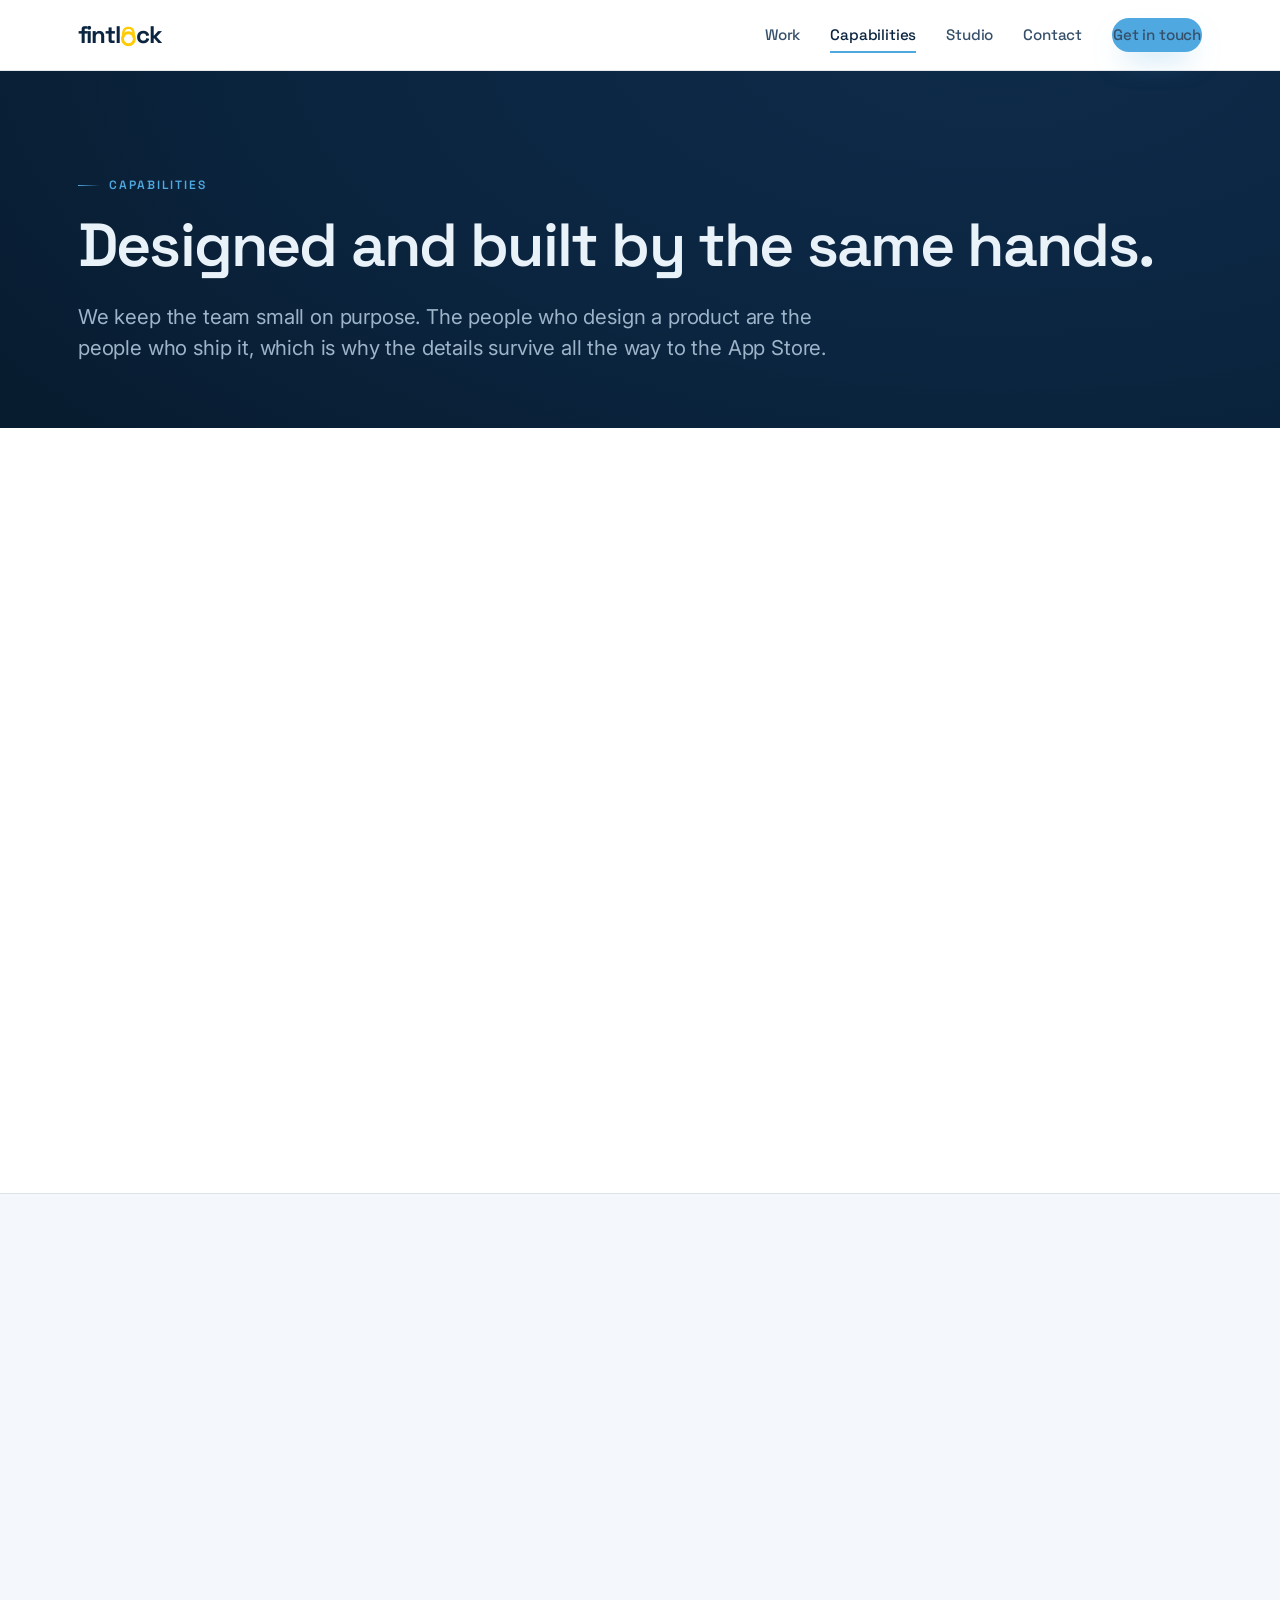
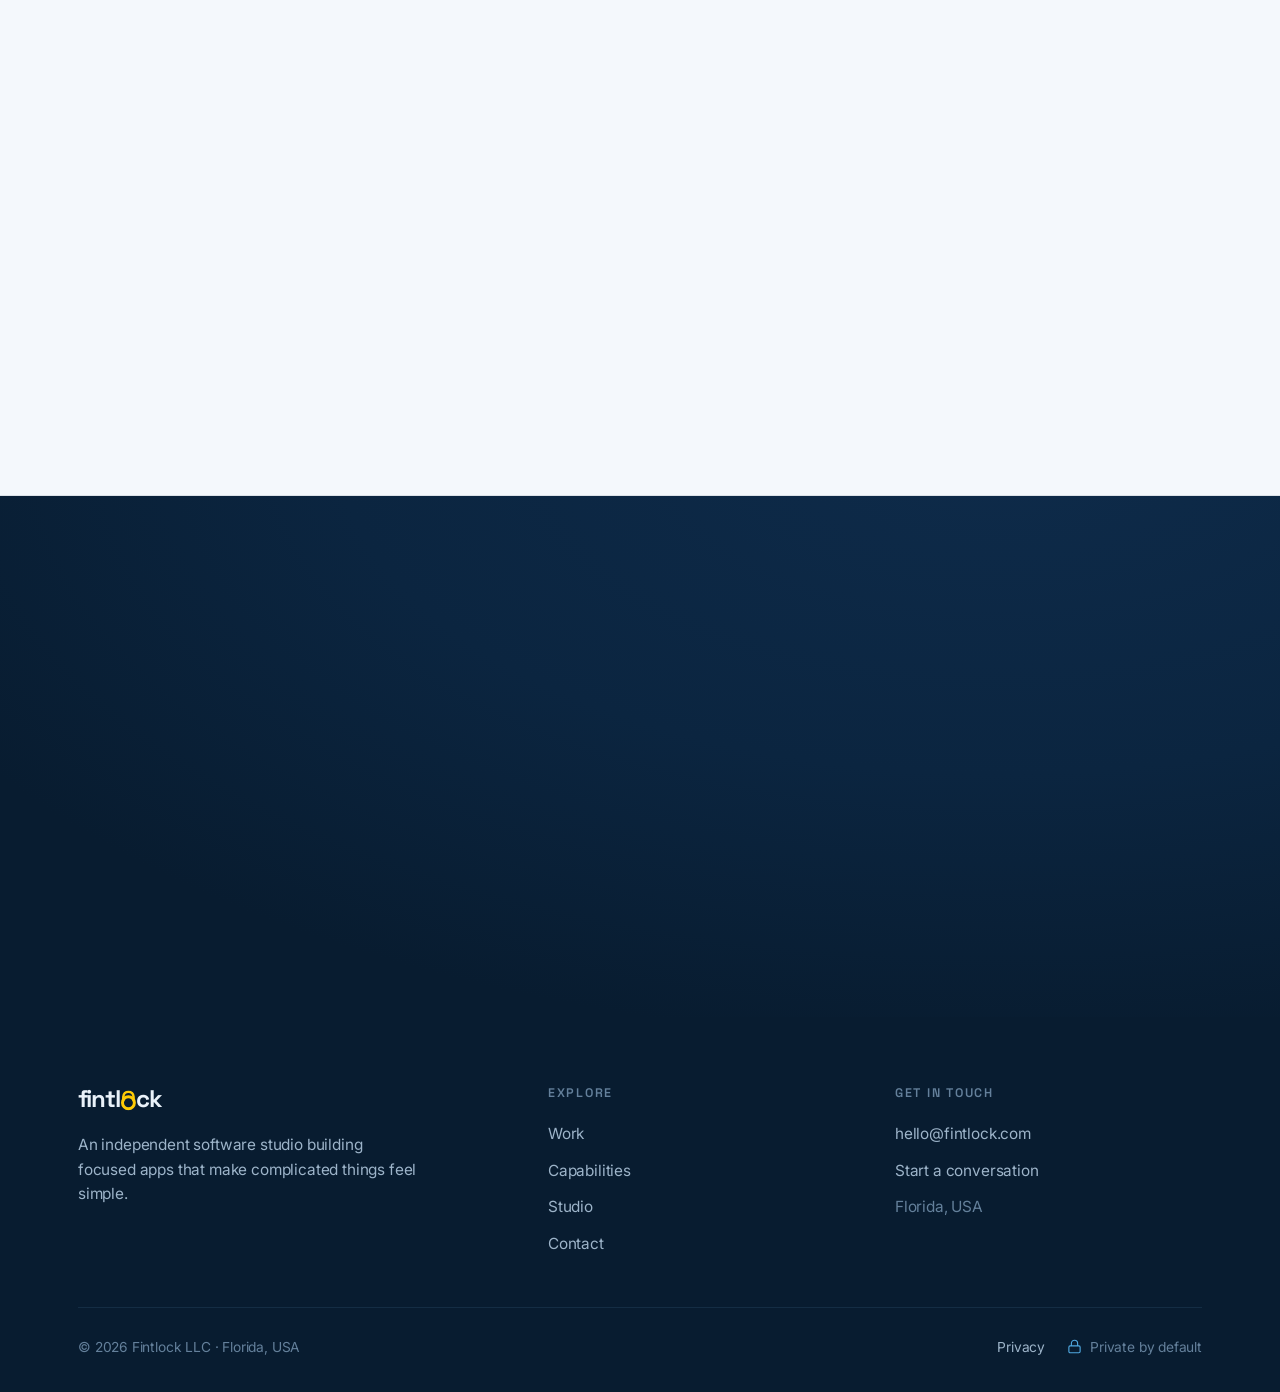
==== capabilities.html @ ae0f5ff1 "Add favicon and privacy link to all pages; rebuild privacy page in new design" ====
<!DOCTYPE html>
<html lang="en">
<head>
  <meta charset="utf-8">
  <meta name="viewport" content="width=device-width, initial-scale=1">
  <title>Capabilities — Fintlock</title>
  <meta name="description" content="How Fintlock works: native iOS engineering, in-house product design, and web tools, delivered by one small team from idea to App Store.">
  <meta property="og:title" content="Capabilities — Fintlock">
  <meta property="og:description" content="Native iOS, product design, and web tools, carried end to end by one team.">
  <meta name="theme-color" content="#081C30">
  <link rel="icon" type="image/svg+xml" href="favicon.svg">
  <link rel="preconnect" href="https://fonts.googleapis.com">
  <link rel="preconnect" href="https://fonts.gstatic.com" crossorigin>
  <link href="https://fonts.googleapis.com/css2?family=Inter:wght@400;500;600&family=Space+Grotesk:wght@500;600;700&display=swap" rel="stylesheet">
  <link rel="stylesheet" href="styles.css">
</head>
<body>

  <header class="site-nav">
    <div class="wrap nav-inner">
      <a class="wordmark" href="index.html" aria-label="Fintlock — home">fintl<svg class="lock-o" viewBox="0 0 70 94" aria-hidden="true" focusable="false"><path d="M11 46V30a24 24 0 0 1 48 0v16" fill="none" stroke="#FFCB05" stroke-width="12" stroke-linecap="round"/><circle cx="35" cy="58" r="28" fill="none" stroke="#FFCB05" stroke-width="14"/></svg>ck</a>
      <div class="nav-right">
        <nav class="nav-links" aria-label="Primary">
          <a href="work.html">Work</a>
          <a href="capabilities.html" class="active">Capabilities</a>
          <a href="studio.html">Studio</a>
          <a href="contact.html">Contact</a>
          <a class="btn btn-primary nav-cta" href="contact.html">Get in touch</a>
        </nav>
        <button class="nav-toggle" type="button" aria-label="Toggle navigation" aria-expanded="false">
          <span></span><span></span><span></span>
        </button>
      </div>
    </div>
  </header>

  <main>

    <section class="page-hero on-navy">
      <div class="wrap">
        <span class="eyebrow">Capabilities</span>
        <h1>Designed and built by the same hands.</h1>
        <p class="lead">We keep the team small on purpose. The people who design a product are the people who ship it, which is why the details survive all the way to the App Store.</p>
      </div>
    </section>

    <section class="section-pad">
      <div class="wrap">
        <div class="grid grid-3">
          <article class="card reveal">
            <div class="ico"><svg viewBox="0 0 24 24" fill="none" stroke="currentColor" stroke-width="1.7" aria-hidden="true"><rect x="6" y="2" width="12" height="20" rx="3"/><line x1="11" y1="18" x2="13" y2="18"/></svg></div>
            <h3>Native iOS engineering</h3>
            <p>Swift and SwiftUI, written for Apple's platforms directly. We use the system's own tools so the app feels at home and stays fast as it grows.</p>
          </article>
          <article class="card reveal">
            <div class="ico"><svg viewBox="0 0 24 24" fill="none" stroke="currentColor" stroke-width="1.7" aria-hidden="true"><circle cx="12" cy="12" r="9"/><path d="M12 3a9 9 0 0 1 0 18M3 12h18"/></svg></div>
            <h3>Product &amp; interface design</h3>
            <p>We design the product before writing it: the flows, the words on the buttons, the moment something clicks. Clarity is a design decision, not a polish step.</p>
          </article>
          <article class="card reveal">
            <div class="ico"><svg viewBox="0 0 24 24" fill="none" stroke="currentColor" stroke-width="1.7" aria-hidden="true"><polyline points="8 6 3 12 8 18"/><polyline points="16 6 21 12 16 18"/></svg></div>
            <h3>Web tools</h3>
            <p>Some problems belong in a browser. When they do, we build for the web with the same standard for speed, restraint, and getting it right on the first try.</p>
          </article>
          <article class="card reveal">
            <div class="ico"><svg viewBox="0 0 24 24" fill="none" stroke="currentColor" stroke-width="1.7" aria-hidden="true"><rect x="3" y="11" width="18" height="11" rx="2"/><path d="M7 11V7a5 5 0 0 1 10 0v4"/></svg></div>
            <h3>Privacy engineering</h3>
            <p>Data stays on the device by default. We design features so the private path is the default path, not an option buried in settings.</p>
          </article>
          <article class="card reveal">
            <div class="ico"><svg viewBox="0 0 24 24" fill="none" stroke="currentColor" stroke-width="1.7" aria-hidden="true"><path d="M3 3v18h18"/><path d="M7 15l4-4 3 3 5-6"/></svg></div>
            <h3>Data &amp; scoring models</h3>
            <p>When a product turns messy inputs into a clear answer, the model behind it has to be defensible. We build the analysis so the result can always be explained.</p>
          </article>
          <article class="card reveal">
            <div class="ico"><svg viewBox="0 0 24 24" fill="none" stroke="currentColor" stroke-width="1.7" aria-hidden="true"><path d="M5 3h14a2 2 0 0 1 2 2v14l-4-3H5a2 2 0 0 1-2-2V5a2 2 0 0 1 2-2z"/></svg></div>
            <h3>Launch &amp; App Store</h3>
            <p>The listing is part of the product. We own the screenshots, the copy, and the release, because first impressions are made before the download.</p>
          </article>
        </div>
      </div>
    </section>

    <section class="section-pad-lg" style="background:var(--bg-tint);border-top:1px solid var(--line);border-bottom:1px solid var(--line)">
      <div class="wrap">
        <div class="section-head reveal">
          <span class="eyebrow">How a product gets made</span>
          <h2 class="title">Four steps, no handoffs.</h2>
          <p>The work moves through the same small team from first sketch to release, so nothing gets lost in translation.</p>
        </div>
        <div class="grid grid-2" style="margin-top:46px">
          <div class="step reveal">
            <span class="n">01 / DEFINE</span>
            <h3>Find the one job</h3>
            <p>We start by naming the single thing the product must do well, and what it will deliberately refuse to do. That decision shapes everything after it.</p>
          </div>
          <div class="step reveal">
            <span class="n">02 / DESIGN</span>
            <h3>Make it obvious</h3>
            <p>We design the flows and the language until the product can be used without a manual. If a screen needs an explanation, it gets redrawn.</p>
          </div>
          <div class="step reveal">
            <span class="n">03 / BUILD</span>
            <h3>Build it natively</h3>
            <p>We build in Swift and SwiftUI, testing on real devices as we go. Performance and feel are tracked from the first screen, not patched at the end.</p>
          </div>
          <div class="step reveal">
            <span class="n">04 / SHIP</span>
            <h3>Ship and stand behind it</h3>
            <p>We prepare the listing, release, and read every message that comes back. Support shapes the next version as much as the roadmap does.</p>
          </div>
        </div>
      </div>
    </section>

    <section class="section-pad-lg on-navy">
      <div class="wrap cta-band">
        <h2 class="reveal">Have a problem that fits this?</h2>
        <p class="reveal">If it's complicated, specific, and worth getting right, we'd like to hear about it.</p>
        <div class="cta-actions reveal">
          <a class="btn btn-primary" href="contact.html">Get in touch <span class="arrow" aria-hidden="true">&rarr;</span></a>
          <a class="btn btn-ghost" href="work.html">See the work</a>
        </div>
      </div>
    </section>

  </main>

  <footer>
    <div class="wrap">
      <div class="foot-top">
        <div class="foot-brand">
          <a class="wordmark" href="index.html" aria-label="Fintlock — home">fintl<svg class="lock-o" viewBox="0 0 70 94" aria-hidden="true" focusable="false"><path d="M11 46V30a24 24 0 0 1 48 0v16" fill="none" stroke="#FFCB05" stroke-width="12" stroke-linecap="round"/><circle cx="35" cy="58" r="28" fill="none" stroke="#FFCB05" stroke-width="14"/></svg>ck</a>
          <p>An independent software studio building focused apps that make complicated things feel simple.</p>
        </div>
        <div class="foot-col">
          <h4>Explore</h4>
          <a href="work.html">Work</a>
          <a href="capabilities.html">Capabilities</a>
          <a href="studio.html">Studio</a>
          <a href="contact.html">Contact</a>
        </div>
        <div class="foot-col">
          <h4>Get in touch</h4>
          <a href="mailto:hello@fintlock.com">hello@fintlock.com</a>
          <a href="contact.html">Start a conversation</a>
          <span style="display:block;color:var(--on-navy-faint);padding:6px 0;font-size:0.96rem">Florida, USA</span>
        </div>
      </div>
      <div class="foot-bottom">
        <span>&copy; <span data-year>2026</span> Fintlock LLC · Florida, USA</span>
        <span class="foot-bottom-right">
          <a href="privacy.html">Privacy</a>
          <span class="priv">
            <svg viewBox="0 0 24 24" fill="none" stroke="currentColor" stroke-width="1.8" aria-hidden="true"><rect x="3" y="11" width="18" height="11" rx="2"/><path d="M7 11V7a5 5 0 0 1 10 0v4"/></svg>
            Private by default
          </span>
        </span>
      </div>
    </div>
  </footer>

  <script src="app.js"></script>
</body>
</html>
---- styles.css ----
/* =========================================================
   Fintlock — Independent Software Studio
   Color system carried from fintlock.com brand tokens.
   Fintley blues: --sky #4FA8E0  &  --sky-bright #7CC4F0
   ========================================================= */

:root {
  /* Brand */
  --navy-deep: #081C30;
  --navy:      #0B2540;
  --navy-raise:#0E2B4A;
  --sky:       #4FA8E0;   /* Fintley blue 1 */
  --sky-bright:#7CC4F0;   /* Fintley blue 2 */
  --maize:     #FFCB05;   /* lock accent */

  /* Light surface system */
  --bg:        #FFFFFF;
  --bg-tint:   #F4F8FC;
  --bg-tint-2: #EAF2FA;
  --ink:       #0B2540;   /* primary text on light */
  --ink-soft:  #36506B;
  --muted:     #5C748C;
  --faint:     #8AA0B5;
  --line:      rgba(11,37,64,0.10);
  --line-2:    rgba(11,37,64,0.16);

  /* On-navy text */
  --on-navy:       #EAF2F9;
  --on-navy-muted: #9DB4C9;
  --on-navy-faint: #64809B;
  --line-sky:      rgba(124,196,240,0.20);
  --line-sky-soft: rgba(124,196,240,0.10);

  --radius:    18px;
  --radius-sm: 12px;
  --shadow:    0 18px 50px -28px rgba(11,37,64,0.35);
  --shadow-lg: 0 40px 90px -40px rgba(11,37,64,0.45);
  --maxw:      1180px;
  --ease:      cubic-bezier(.22,.61,.36,1);

  --font-body: "Inter", -apple-system, "system-ui", "SF Pro Text", "Segoe UI", Roboto, Helvetica, Arial, sans-serif;
  --font-disp: "Space Grotesk", "Inter", -apple-system, "system-ui", "Segoe UI", sans-serif;
}

/* ---------- Reset ---------- */
*,*::before,*::after { box-sizing: border-box; }
* { margin: 0; padding: 0; }
html { scroll-behavior: smooth; -webkit-text-size-adjust: 100%; }
body {
  font-family: var(--font-body);
  color: var(--ink);
  background: var(--bg);
  line-height: 1.6;
  font-size: 17px;
  letter-spacing: -0.01em;
  -webkit-font-smoothing: antialiased;
  text-rendering: optimizeLegibility;
}
img, svg { display: block; max-width: 100%; }
a { color: inherit; text-decoration: none; }
ul { list-style: none; }

/* ---------- Layout ---------- */
.wrap { width: 100%; max-width: var(--maxw); margin: 0 auto; padding: 0 28px; }
section { position: relative; }
.section-pad { padding: 96px 0; }
.section-pad-lg { padding: 120px 0; }

.eyebrow {
  display: inline-flex; align-items: center; gap: 9px;
  font-family: var(--font-disp);
  font-size: 12px; font-weight: 600;
  letter-spacing: 0.16em; text-transform: uppercase;
  color: var(--sky);
}
.eyebrow::before {
  content: ""; width: 22px; height: 1.5px;
  background: linear-gradient(90deg, var(--sky), transparent);
}
.eyebrow.center { justify-content: center; }

h1,h2,h3,h4 { font-family: var(--font-disp); color: var(--ink); line-height: 1.08; letter-spacing: -0.03em; font-weight: 600; }
.display { font-size: clamp(2.6rem, 6vw, 4.6rem); font-weight: 700; }
h2.title { font-size: clamp(2rem, 4vw, 3rem); margin-top: 16px; }
h3 { font-size: 1.35rem; letter-spacing: -0.02em; }
.lead { font-size: clamp(1.05rem, 1.6vw, 1.3rem); color: var(--ink-soft); line-height: 1.55; }
.muted { color: var(--muted); }
.section-head { max-width: 720px; }
.section-head.center { margin: 0 auto; text-align: center; }
.section-head p { margin-top: 18px; color: var(--muted); font-size: 1.08rem; }

/* ---------- Buttons ---------- */
.btn {
  display: inline-flex; align-items: center; gap: 10px;
  font-family: var(--font-disp); font-weight: 600; font-size: 0.96rem;
  padding: 14px 24px; border-radius: 999px;
  border: 1px solid transparent; cursor: pointer;
  transition: transform .25s var(--ease), box-shadow .25s var(--ease), background .25s, color .25s, border-color .25s;
  white-space: nowrap;
}
.btn .arrow { transition: transform .25s var(--ease); }
.btn:hover .arrow { transform: translateX(4px); }
.btn-primary { background: var(--sky); color: #06243c; box-shadow: 0 14px 30px -12px rgba(79,168,224,0.6); }
.btn-primary:hover { background: var(--sky-bright); transform: translateY(-2px); box-shadow: 0 20px 40px -14px rgba(79,168,224,0.7); }
.btn-ghost { background: transparent; color: var(--ink); border-color: var(--line-2); }
.btn-ghost:hover { border-color: var(--sky); color: var(--sky); transform: translateY(-2px); }
/* On navy */
.on-navy .btn-ghost { color: var(--on-navy); border-color: var(--line-sky); }
.on-navy .btn-ghost:hover { border-color: var(--sky-bright); color: var(--sky-bright); }

.textlink { display: inline-flex; align-items: center; gap: 8px; font-family: var(--font-disp); font-weight: 600; color: var(--sky); font-size: 0.95rem; }
.textlink .arrow { transition: transform .25s var(--ease); }
.textlink:hover { color: var(--ink); }
.on-navy .textlink:hover { color: var(--sky-bright); }
.textlink:hover .arrow { transform: translateX(4px); }

/* ---------- Navy sections ---------- */
.on-navy {
  background: radial-gradient(1200px 600px at 78% -10%, var(--navy-raise), var(--navy) 55%, var(--navy-deep));
  color: var(--on-navy);
}
.on-navy h1,.on-navy h2,.on-navy h3,.on-navy h4 { color: var(--on-navy); }
.on-navy .lead { color: var(--on-navy-muted); }
.on-navy .section-head p { color: var(--on-navy-muted); }
.on-navy .muted { color: var(--on-navy-muted); }

/* ---------- Header ---------- */
.site-nav {
  position: sticky; top: 0; z-index: 100;
  backdrop-filter: saturate(140%) blur(12px);
  background: rgba(255,255,255,0.82);
  border-bottom: 1px solid var(--line);
  transition: background .3s, border-color .3s;
}
.nav-inner { display: flex; align-items: center; justify-content: space-between; height: 70px; }
.nav-right { display: flex; align-items: center; gap: 34px; }
.nav-links { display: flex; align-items: center; gap: 30px; }
.nav-links a {
  font-family: var(--font-disp); font-weight: 500; font-size: 0.95rem; color: var(--ink-soft);
  position: relative; padding: 4px 0; transition: color .2s;
}
.nav-links a::after {
  content: ""; position: absolute; left: 0; bottom: -2px; height: 2px; width: 0;
  background: var(--sky); transition: width .25s var(--ease);
}
.nav-links a:hover, .nav-links a.active { color: var(--ink); }
.nav-links a:hover::after, .nav-links a.active::after { width: 100%; }
.nav-cta { padding: 10px 18px; font-size: 0.9rem; }

/* Wordmark / logo */
.wordmark {
  display: inline-flex; align-items: baseline;
  font-family: var(--font-disp); font-weight: 700;
  font-size: 1.5rem; letter-spacing: -0.04em; color: var(--ink);
  line-height: 1;
}
.wordmark .lock-o {
  width: 0.62em; height: auto; margin: 0 0.02em; align-self: center;
  transform: translateY(0.06em);
}
.on-navy .wordmark, footer .wordmark { color: var(--on-navy); }

.nav-toggle { display: none; background: none; border: 0; cursor: pointer; width: 40px; height: 40px; position: relative; }
.nav-toggle span { position: absolute; left: 9px; right: 9px; height: 2px; background: var(--ink); transition: .3s var(--ease); }
.nav-toggle span:nth-child(1){ top: 14px; }
.nav-toggle span:nth-child(2){ top: 20px; }
.nav-toggle span:nth-child(3){ top: 26px; }
body.nav-open .nav-toggle span:nth-child(1){ top:20px; transform: rotate(45deg); }
body.nav-open .nav-toggle span:nth-child(2){ opacity: 0; }
body.nav-open .nav-toggle span:nth-child(3){ top:20px; transform: rotate(-45deg); }

/* ---------- Hero ---------- */
.hero { overflow: hidden; padding: 118px 0 110px; }
.hero::before {
  content:""; position:absolute; inset:0;
  background:
    radial-gradient(620px 320px at 12% 8%, rgba(124,196,240,0.16), transparent 70%),
    radial-gradient(700px 420px at 92% 90%, rgba(79,168,224,0.14), transparent 70%);
  pointer-events:none;
}
.hero .wrap { position: relative; }
.hero-grid { display: grid; grid-template-columns: 1.15fr 0.85fr; gap: 60px; align-items: center; }
.hero h1 { margin-top: 22px; }
.hero .lead { margin-top: 26px; max-width: 36ch; }
.hero-actions { display: flex; gap: 14px; margin-top: 38px; flex-wrap: wrap; }
.hero-meta { display: flex; gap: 26px; margin-top: 46px; flex-wrap: wrap; }
.hero-meta div { display: flex; flex-direction: column; gap: 2px; }
.hero-meta .k { font-family: var(--font-disp); font-weight: 700; font-size: 1.5rem; color: var(--sky-bright); letter-spacing: -0.02em; }
.hero-meta .l { font-size: 0.82rem; color: var(--on-navy-faint); letter-spacing: 0.02em; }

/* Hero device visual */
.device {
  position: relative; margin: 0 auto;
  width: 270px; aspect-ratio: 9/19;
  border-radius: 40px; padding: 12px;
  background: linear-gradient(160deg, #18334f, #0a1f36);
  border: 1px solid var(--line-sky);
  box-shadow: var(--shadow-lg), inset 0 1px 0 rgba(255,255,255,0.06);
}
.device::after { content:""; position:absolute; top:20px; left:50%; transform:translateX(-50%); width:96px; height:22px; background:#0a1f36; border-radius:14px; }
.device .screen {
  height: 100%; border-radius: 30px; overflow: hidden;
  background: radial-gradient(120% 80% at 50% 0%, #12365c, #0a1f38 70%);
  display: flex; flex-direction: column; align-items: center; justify-content: center; gap: 14px;
  position: relative;
}
.device .score {
  font-family: var(--font-disp); font-weight: 700; font-size: 4.6rem; line-height: 1;
  background: linear-gradient(180deg, var(--sky-bright), var(--sky)); -webkit-background-clip: text; background-clip: text; color: transparent;
}
.device .score-label { font-size: 0.72rem; letter-spacing: 0.22em; text-transform: uppercase; color: var(--on-navy-faint); }
.device .ring { width: 150px; height: 150px; border-radius: 50%; border: 2px solid var(--line-sky); position:absolute; top: 64px; }
.device .bars { display: flex; flex-direction: column; gap: 9px; width: 70%; margin-top: 8px; }
.device .bar { height: 7px; border-radius: 4px; background: rgba(124,196,240,0.16); overflow: hidden; }
.device .bar i { display:block; height:100%; border-radius:4px; background: linear-gradient(90deg, var(--sky), var(--sky-bright)); }

/* ---------- Logos / trust strip ---------- */
.strip { border-top: 1px solid var(--line-sky-soft); border-bottom: 1px solid var(--line-sky-soft); }
.strip .wrap { display: flex; flex-wrap: wrap; gap: 18px 48px; align-items: center; justify-content: space-between; padding-top: 26px; padding-bottom: 26px; }
.strip .item { display: flex; align-items: center; gap: 11px; color: var(--on-navy-muted); font-family: var(--font-disp); font-weight: 500; font-size: 0.95rem; }
.strip .item svg { width: 20px; height: 20px; color: var(--sky); flex: none; }

/* ---------- Cards / grids ---------- */
.grid { display: grid; gap: 22px; }
.grid-3 { grid-template-columns: repeat(3,1fr); }
.grid-2 { grid-template-columns: repeat(2,1fr); }

.card {
  background: var(--bg); border: 1px solid var(--line); border-radius: var(--radius);
  padding: 34px 32px; transition: transform .3s var(--ease), box-shadow .3s var(--ease), border-color .3s;
  position: relative; overflow: hidden;
}
.card:hover { transform: translateY(-5px); box-shadow: var(--shadow); border-color: rgba(79,168,224,0.4); }
.card .ico {
  width: 50px; height: 50px; border-radius: 14px; display: grid; place-items: center;
  background: linear-gradient(160deg, var(--bg-tint-2), #dcebfb00); border: 1px solid var(--line);
  color: var(--sky); margin-bottom: 22px;
}
.card .ico svg { width: 24px; height: 24px; }
.card h3 { margin-bottom: 10px; }
.card p { color: var(--muted); font-size: 0.98rem; }
.card .more { margin-top: 18px; }

/* numbered process cards */
.step { background: var(--bg-tint); border: 1px solid var(--line); border-radius: var(--radius); padding: 32px 30px; }
.step .n { font-family: var(--font-disp); font-weight: 700; font-size: 0.9rem; color: var(--sky); letter-spacing: 0.1em; }
.step h3 { margin: 14px 0 10px; font-size: 1.2rem; }
.step p { color: var(--muted); font-size: 0.96rem; }

/* ---------- Work / project cards ---------- */
.project {
  display: grid; grid-template-columns: 1fr 1fr; gap: 0; align-items: stretch;
  border: 1px solid var(--line); border-radius: var(--radius); overflow: hidden;
  background: var(--bg); transition: box-shadow .3s var(--ease), transform .3s var(--ease), border-color .3s;
}
.project:hover { box-shadow: var(--shadow); border-color: rgba(79,168,224,0.35); }
.project + .project { margin-top: 30px; }
.project.flip .project-visual { order: 2; }
.project-body { padding: 48px 46px; }
.project-tags { display: flex; gap: 8px; flex-wrap: wrap; margin-bottom: 18px; }
.tag { font-family: var(--font-disp); font-weight: 600; font-size: 0.72rem; letter-spacing: 0.1em; text-transform: uppercase; color: var(--sky); background: var(--bg-tint-2); border: 1px solid var(--line); border-radius: 999px; padding: 5px 12px; }
.project-body h3 { font-size: 1.8rem; }
.project-body .sub { font-size: 1.12rem; color: var(--ink-soft); margin: 10px 0 16px; font-family: var(--font-disp); font-weight: 500; }
.project-body p { color: var(--muted); }
.project-body .feats { margin: 22px 0 26px; display: grid; gap: 10px; }
.project-body .feats li { display: flex; gap: 11px; color: var(--ink-soft); font-size: 0.96rem; }
.project-body .feats svg { width: 18px; height: 18px; color: var(--sky); flex: none; margin-top: 3px; }
.status { display: inline-flex; align-items: center; gap: 8px; font-family: var(--font-disp); font-weight: 600; font-size: 0.8rem; letter-spacing: 0.06em; color: var(--ink-soft); }
.status .dot { width: 8px; height: 8px; border-radius: 50%; background: var(--maize); box-shadow: 0 0 0 4px rgba(255,203,5,0.18); }

.project-visual {
  background: radial-gradient(120% 90% at 30% 10%, var(--navy-raise), var(--navy) 60%, var(--navy-deep));
  min-height: 360px; display: grid; place-items: center; padding: 40px; position: relative; overflow: hidden;
}
.project-visual::before { content:""; position:absolute; inset:0; background: radial-gradient(400px 240px at 70% 90%, rgba(79,168,224,0.2), transparent 70%); }

/* simple visual motifs (per project) */
.viz-score { text-align: center; position: relative; z-index: 1; }
.viz-score .big { font-family: var(--font-disp); font-weight: 700; font-size: 5rem; line-height: 1; background: linear-gradient(180deg,var(--sky-bright),var(--sky)); -webkit-background-clip:text; background-clip:text; color:transparent; }
.viz-score .cap { color: var(--on-navy-faint); font-size: 0.72rem; letter-spacing: 0.22em; text-transform: uppercase; margin-top: 8px; }
.viz-score .row { display:flex; gap:18px; justify-content:center; margin-top: 22px; }
.viz-score .row span { color: var(--on-navy-muted); font-size: 0.78rem; }

.viz-dice { position: relative; z-index: 1; display:flex; flex-direction:column; align-items:center; gap: 18px; }
.viz-dice .d20 { width: 130px; height: 130px; filter: drop-shadow(0 18px 30px rgba(0,0,0,0.4)); }
.viz-dice .cap { color: var(--on-navy-muted); font-family: var(--font-disp); font-size: 0.95rem; }

.viz-doc { position: relative; z-index: 1; width: 200px; }
.viz-doc .sheet { background: rgba(234,242,249,0.06); border: 1px solid var(--line-sky); border-radius: 12px; padding: 18px; display:grid; gap:9px; }
.viz-doc .ln { height: 8px; border-radius: 4px; background: rgba(124,196,240,0.18); }
.viz-doc .ln.ok { background: linear-gradient(90deg,var(--sky),var(--sky-bright)); }
.viz-doc .ln.bad { background: rgba(255,203,5,0.5); }
.viz-doc .ln.w70 { width:70%; } .viz-doc .ln.w50{width:50%;} .viz-doc .ln.w85{width:85%;}
.viz-doc .check { display:flex; align-items:center; gap:8px; color: var(--on-navy-muted); font-size:0.8rem; margin-top:6px; }
.viz-doc .check svg { width:16px;height:16px;color:var(--sky); }

/* ---------- Values ---------- */
.value { padding: 30px 0; border-top: 1px solid var(--line-sky-soft); display: grid; grid-template-columns: 0.5fr 1fr; gap: 30px; align-items: start; }
.value h3 { font-size: 1.5rem; }
.value p { color: var(--on-navy-muted); }
.value .num { font-family: var(--font-disp); color: var(--sky); font-weight: 600; }

/* ---------- Quote ---------- */
.quote { text-align: center; max-width: 880px; margin: 0 auto; }
.quote p { font-family: var(--font-disp); font-weight: 500; font-size: clamp(1.5rem,3vw,2.2rem); line-height: 1.3; letter-spacing: -0.02em; color: var(--ink); }
.on-navy .quote p { color: var(--on-navy); }
.quote .mark { color: var(--sky); font-size: 3rem; font-family: var(--font-disp); line-height: 0; }

/* ---------- Stats band ---------- */
.stats { display: grid; grid-template-columns: repeat(4,1fr); gap: 24px; text-align: center; }
.stats .k { font-family: var(--font-disp); font-weight: 700; font-size: clamp(2.2rem,4vw,3rem); color: var(--sky-bright); letter-spacing: -0.02em; }
.stats .l { color: var(--on-navy-muted); font-size: 0.92rem; margin-top: 6px; }

/* ---------- CTA band ---------- */
.cta-band { text-align: center; }
.cta-band h2 { font-size: clamp(2rem,4.5vw,3.4rem); max-width: 16ch; margin: 0 auto; }
.cta-band p { color: var(--on-navy-muted); margin: 20px auto 34px; max-width: 52ch; font-size: 1.08rem; }
.cta-actions { display: flex; gap: 14px; justify-content: center; flex-wrap: wrap; }

/* ---------- Contact ---------- */
.contact-grid { display: grid; grid-template-columns: 0.9fr 1.1fr; gap: 56px; align-items: start; }
.contact-info .row { padding: 22px 0; border-top: 1px solid var(--line); }
.contact-info .row:first-of-type { border-top: 0; }
.contact-info .k { font-family: var(--font-disp); font-weight: 600; font-size: 0.78rem; letter-spacing: 0.12em; text-transform: uppercase; color: var(--sky); }
.contact-info .v { font-size: 1.15rem; margin-top: 6px; color: var(--ink); }
.contact-info .v a:hover { color: var(--sky); }
.form { background: var(--bg-tint); border: 1px solid var(--line); border-radius: var(--radius); padding: 34px; }
.field { margin-bottom: 18px; }
.field label { display: block; font-family: var(--font-disp); font-weight: 600; font-size: 0.82rem; color: var(--ink-soft); margin-bottom: 8px; letter-spacing: 0.02em; }
.field input, .field textarea, .field select {
  width: 100%; font-family: var(--font-body); font-size: 1rem; color: var(--ink);
  background: var(--bg); border: 1px solid var(--line-2); border-radius: var(--radius-sm);
  padding: 13px 15px; transition: border-color .2s, box-shadow .2s;
}
.field textarea { resize: vertical; min-height: 130px; }
.field input:focus, .field textarea:focus, .field select:focus { outline: none; border-color: var(--sky); box-shadow: 0 0 0 4px rgba(79,168,224,0.14); }
.form .note { font-size: 0.82rem; color: var(--faint); margin-top: 6px; }
.form-msg { display:none; margin-top:16px; padding:14px 16px; border-radius:var(--radius-sm); background:rgba(79,168,224,0.1); border:1px solid rgba(79,168,224,0.3); color:var(--ink); font-size:0.92rem; }
.form-msg.show { display:block; }

/* ---------- Long-form prose (privacy, legal) ---------- */
.prose { max-width: 760px; }
.prose h2 { font-size: 1.4rem; margin: 42px 0 12px; }
.prose p { color: var(--ink-soft); margin-bottom: 14px; }
.prose ul { margin: 0 0 16px; display: grid; gap: 8px; }
.prose ul li { position: relative; padding-left: 22px; color: var(--ink-soft); }
.prose ul li::before { content: ""; position: absolute; left: 4px; top: 11px; width: 6px; height: 6px; border-radius: 50%; background: var(--sky); }
.prose a { color: var(--sky); }
.prose a:hover { color: var(--ink); }
.prose .meta { color: var(--muted); font-size: 0.95rem; margin-top: 8px; }
.callout { background: var(--bg-tint); border: 1px solid var(--line); border-radius: var(--radius-sm); padding: 20px 24px; margin-bottom: 30px; }
.callout p { color: var(--ink); margin: 0; font-size: 1.04rem; }

/* ---------- Page hero (inner pages) ---------- */
.page-hero { padding: 96px 0 64px; }
.page-hero h1 { font-size: clamp(2.4rem,5vw,3.8rem); margin-top: 18px; }
.page-hero p { margin-top: 22px; max-width: 60ch; }

/* ---------- Footer ---------- */
footer { background: var(--navy-deep); color: var(--on-navy-muted); padding: 70px 0 34px; }
.foot-top { display: grid; grid-template-columns: 1.4fr 1fr 1fr; gap: 40px; padding-bottom: 44px; border-bottom: 1px solid var(--line-sky-soft); }
.foot-brand p { color: var(--on-navy-muted); margin-top: 18px; max-width: 34ch; font-size: 0.96rem; }
.foot-col h4 { font-family: var(--font-disp); font-size: 0.78rem; letter-spacing: 0.14em; text-transform: uppercase; color: var(--on-navy-faint); margin-bottom: 16px; font-weight: 600; }
.foot-col a { display: block; color: var(--on-navy-muted); padding: 6px 0; font-size: 0.96rem; transition: color .2s; }
.foot-col a:hover { color: var(--sky-bright); }
.foot-bottom { display: flex; justify-content: space-between; align-items: center; gap: 16px; padding-top: 28px; flex-wrap: wrap; font-size: 0.86rem; color: var(--on-navy-faint); }
.foot-bottom-right { display: inline-flex; align-items: center; gap: 22px; flex-wrap: wrap; }
.foot-bottom a { color: var(--on-navy-muted); transition: color .2s; }
.foot-bottom a:hover { color: var(--sky-bright); }
.foot-bottom .priv { display:inline-flex; align-items:center; gap:8px; }
.foot-bottom .priv svg { width:15px;height:15px;color:var(--sky); }

/* ---------- Reveal animation ---------- */
.reveal { opacity: 0; transform: translateY(22px); transition: opacity .7s var(--ease), transform .7s var(--ease); }
.reveal.in { opacity: 1; transform: none; }
@media (prefers-reduced-motion: reduce) { .reveal { opacity:1; transform:none; transition:none; } html{scroll-behavior:auto;} }

/* ---------- Responsive ---------- */
@media (max-width: 960px) {
  .hero-grid { grid-template-columns: 1fr; gap: 48px; }
  .hero-visual { order: -1; }
  .grid-3 { grid-template-columns: 1fr 1fr; }
  .project, .project.flip { grid-template-columns: 1fr; }
  .project.flip .project-visual { order: 0; }
  .project-visual { min-height: 280px; }
  .contact-grid { grid-template-columns: 1fr; gap: 36px; }
  .foot-top { grid-template-columns: 1fr 1fr; }
  .stats { grid-template-columns: 1fr 1fr; gap: 32px 24px; }
}
@media (max-width: 720px) {
  .nav-right { gap: 0; }
  .nav-links {
    position: fixed; inset: 70px 0 auto 0; flex-direction: column; align-items: flex-start; gap: 0;
    background: rgba(255,255,255,0.98); backdrop-filter: blur(12px); border-bottom: 1px solid var(--line);
    padding: 14px 28px 22px; transform: translateY(-120%); transition: transform .35s var(--ease); box-shadow: var(--shadow);
  }
  body.nav-open .nav-links { transform: translateY(0); }
  .nav-links a { width: 100%; padding: 14px 0; border-bottom: 1px solid var(--line); font-size: 1.05rem; }
  .nav-links .nav-cta { margin-top: 14px; border-bottom: 0; }
  .nav-toggle { display: block; }
  .section-pad, .section-pad-lg { padding: 72px 0; }
  .hero { padding: 70px 0 64px; }
  .grid-3, .grid-2 { grid-template-columns: 1fr; }
  .value { grid-template-columns: 1fr; gap: 10px; }
  .project-body { padding: 36px 28px; }
  .foot-top { grid-template-columns: 1fr; gap: 30px; }
  .stats { grid-template-columns: 1fr 1fr; }
  .hero-meta { gap: 20px 26px; }
}
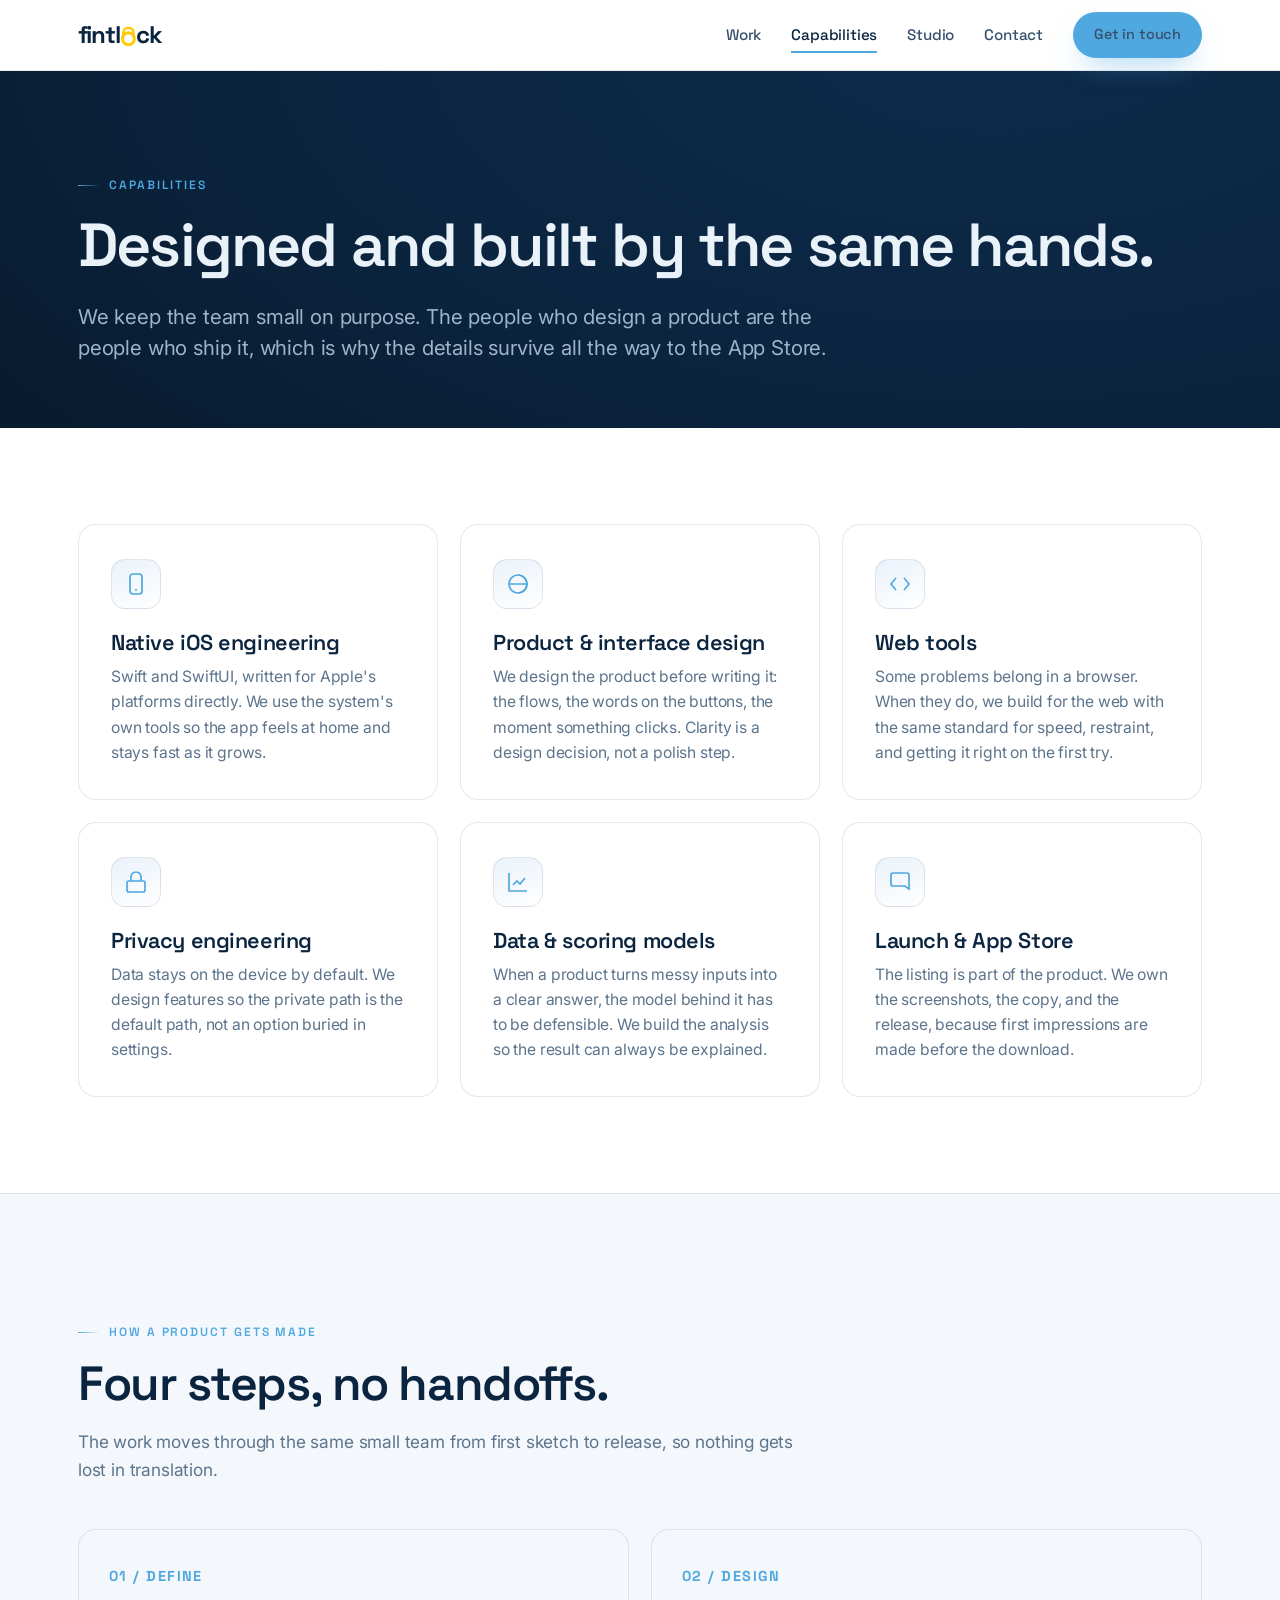
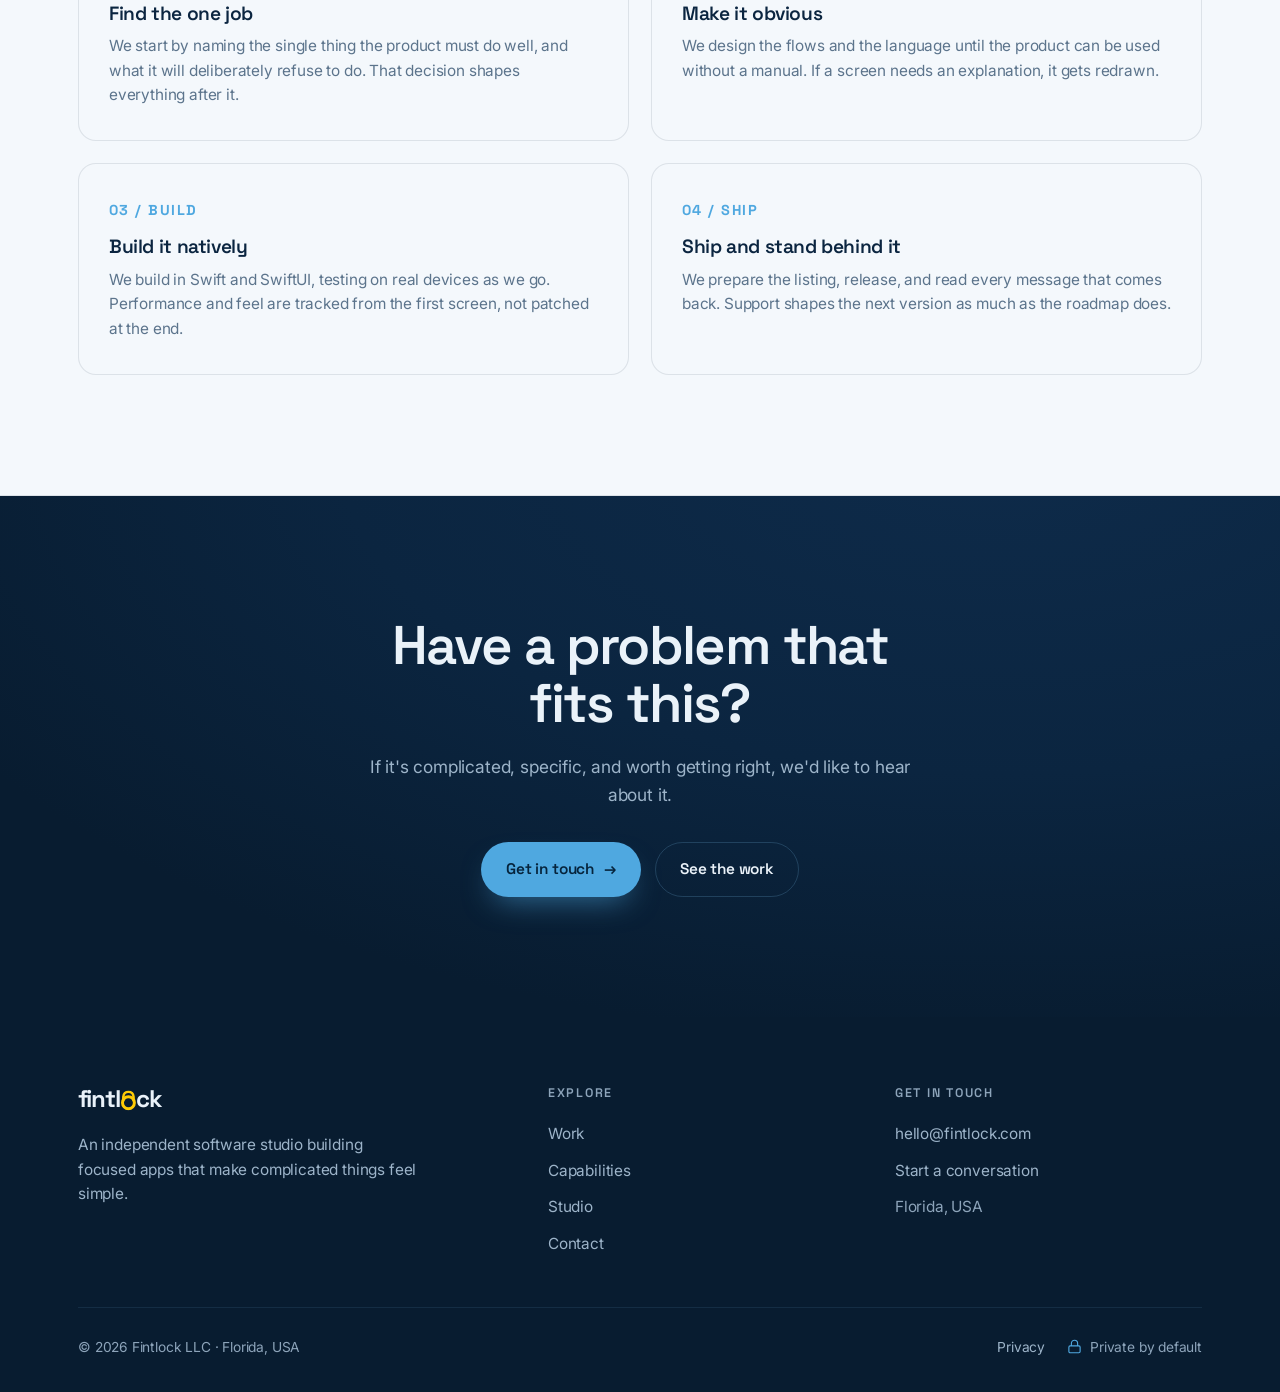
==== commit cbd77517: "Site audit: a11y, SEO, mailto contact form, no-JS fallback; add house-shaped Fintley logo, hero bran" ====
--- a/capabilities.html
+++ b/capabilities.html
@@ -5,14 +5,20 @@
   <meta name="viewport" content="width=device-width, initial-scale=1">
   <title>Capabilities — Fintlock</title>
   <meta name="description" content="How Fintlock works: native iOS engineering, in-house product design, and web tools, delivered by one small team from idea to App Store.">
+  <link rel="canonical" href="https://fintlock.com/capabilities.html">
   <meta property="og:title" content="Capabilities — Fintlock">
   <meta property="og:description" content="Native iOS, product design, and web tools, carried end to end by one team.">
+  <meta property="og:type" content="website">
+  <meta property="og:url" content="https://fintlock.com/capabilities.html">
+  <meta property="og:site_name" content="Fintlock">
+  <meta name="twitter:card" content="summary">
   <meta name="theme-color" content="#081C30">
   <link rel="icon" type="image/svg+xml" href="favicon.svg">
   <link rel="preconnect" href="https://fonts.googleapis.com">
   <link rel="preconnect" href="https://fonts.gstatic.com" crossorigin>
-  <link href="https://fonts.googleapis.com/css2?family=Inter:wght@400;500;600&family=Space+Grotesk:wght@500;600;700&display=swap" rel="stylesheet">
+  <link href="https://fonts.googleapis.com/css2?family=Inter:wght@400;600&family=Space+Grotesk:wght@500;600;700&display=swap" rel="stylesheet">
   <link rel="stylesheet" href="styles.css">
+  <noscript><style>.reveal{opacity:1;transform:none;transition:none;}</style></noscript>
 </head>
 <body>
 
@@ -46,6 +52,7 @@
 
     <section class="section-pad">
       <div class="wrap">
+        <h2 class="visually-hidden">What we do</h2>
         <div class="grid grid-3">
           <article class="card reveal">
             <div class="ico"><svg viewBox="0 0 24 24" fill="none" stroke="currentColor" stroke-width="1.7" aria-hidden="true"><rect x="6" y="2" width="12" height="20" rx="3"/><line x1="11" y1="18" x2="13" y2="18"/></svg></div>
@@ -81,7 +88,7 @@
       </div>
     </section>
 
-    <section class="section-pad-lg" style="background:var(--bg-tint);border-top:1px solid var(--line);border-bottom:1px solid var(--line)">
+    <section class="section-pad-lg section-tint">
       <div class="wrap">
         <div class="section-head reveal">
           <span class="eyebrow">How a product gets made</span>
@@ -144,7 +151,7 @@
           <h4>Get in touch</h4>
           <a href="mailto:hello@fintlock.com">hello@fintlock.com</a>
           <a href="contact.html">Start a conversation</a>
-          <span style="display:block;color:var(--on-navy-faint);padding:6px 0;font-size:0.96rem">Florida, USA</span>
+          <span class="footer-location">Florida, USA</span>
         </div>
       </div>
       <div class="foot-bottom">
--- a/styles.css
+++ b/styles.css
@@ -27,7 +27,7 @@
   /* On-navy text */
   --on-navy:       #EAF2F9;
   --on-navy-muted: #9DB4C9;
-  --on-navy-faint: #64809B;
+  --on-navy-faint: #8DA4BA;   /* lightened to meet WCAG AA on navy */
   --line-sky:      rgba(124,196,240,0.20);
   --line-sky-soft: rgba(124,196,240,0.10);
 
@@ -38,8 +38,8 @@
   --maxw:      1180px;
   --ease:      cubic-bezier(.22,.61,.36,1);
 
-  --font-body: "Inter", -apple-system, "system-ui", "SF Pro Text", "Segoe UI", Roboto, Helvetica, Arial, sans-serif;
-  --font-disp: "Space Grotesk", "Inter", -apple-system, "system-ui", "Segoe UI", sans-serif;
+  --font-body: "Inter", -apple-system, system-ui, "SF Pro Text", "Segoe UI", Roboto, Helvetica, Arial, sans-serif;
+  --font-disp: "Space Grotesk", "Inter", -apple-system, system-ui, "Segoe UI", sans-serif;
 }
 
 /* ---------- Reset ---------- */
@@ -59,12 +59,14 @@
 img, svg { display: block; max-width: 100%; }
 a { color: inherit; text-decoration: none; }
 ul { list-style: none; }
+.visually-hidden { position: absolute; width: 1px; height: 1px; padding: 0; margin: -1px; overflow: hidden; clip: rect(0 0 0 0); white-space: nowrap; border: 0; }
 
 /* ---------- Layout ---------- */
 .wrap { width: 100%; max-width: var(--maxw); margin: 0 auto; padding: 0 28px; }
 section { position: relative; }
 .section-pad { padding: 96px 0; }
 .section-pad-lg { padding: 120px 0; }
+.section-tint { background: var(--bg-tint); border-top: 1px solid var(--line); border-bottom: 1px solid var(--line); }
 
 .eyebrow {
   display: inline-flex; align-items: center; gap: 9px;
@@ -114,6 +116,11 @@
 .on-navy .textlink:hover { color: var(--sky-bright); }
 .textlink:hover .arrow { transform: translateX(4px); }
 
+/* Keyboard focus (only for keyboard users, not mouse clicks) */
+.btn:focus-visible, .textlink:focus-visible { outline: 2px solid var(--sky); outline-offset: 4px; }
+.nav-links a:focus-visible { outline: 2px solid var(--sky); outline-offset: 3px; border-radius: 4px; }
+.on-navy .btn:focus-visible, .on-navy .textlink:focus-visible { outline-color: var(--sky-bright); }
+
 /* ---------- Navy sections ---------- */
 .on-navy {
   background: radial-gradient(1200px 600px at 78% -10%, var(--navy-raise), var(--navy) 55%, var(--navy-deep));
@@ -127,6 +134,7 @@
 /* ---------- Header ---------- */
 .site-nav {
   position: sticky; top: 0; z-index: 100;
+  -webkit-backdrop-filter: saturate(140%) blur(12px);
   backdrop-filter: saturate(140%) blur(12px);
   background: rgba(255,255,255,0.82);
   border-bottom: 1px solid var(--line);
@@ -145,7 +153,7 @@
 }
 .nav-links a:hover, .nav-links a.active { color: var(--ink); }
 .nav-links a:hover::after, .nav-links a.active::after { width: 100%; }
-.nav-cta { padding: 10px 18px; font-size: 0.9rem; }
+.nav-links a.nav-cta { padding: 10px 20px; font-size: 0.9rem; }
 
 /* Wordmark / logo */
 .wordmark {
@@ -204,15 +212,11 @@
   display: flex; flex-direction: column; align-items: center; justify-content: center; gap: 14px;
   position: relative;
 }
-.device .score {
-  font-family: var(--font-disp); font-weight: 700; font-size: 4.6rem; line-height: 1;
-  background: linear-gradient(180deg, var(--sky-bright), var(--sky)); -webkit-background-clip: text; background-clip: text; color: transparent;
-}
-.device .score-label { font-size: 0.72rem; letter-spacing: 0.22em; text-transform: uppercase; color: var(--on-navy-faint); }
-.device .ring { width: 150px; height: 150px; border-radius: 50%; border: 2px solid var(--line-sky); position:absolute; top: 64px; }
-.device .bars { display: flex; flex-direction: column; gap: 9px; width: 70%; margin-top: 8px; }
-.device .bar { height: 7px; border-radius: 4px; background: rgba(124,196,240,0.16); overflow: hidden; }
-.device .bar i { display:block; height:100%; border-radius:4px; background: linear-gradient(90deg, var(--sky), var(--sky-bright)); }
+/* Hero device — Fintlock brand splash */
+.device .brandmark { width: 86px; height: auto; filter: drop-shadow(0 0 24px rgba(255,203,5,0.35)); }
+.device .brand-text { text-align: center; }
+.device .brand-name { font-family: var(--font-disp); font-weight: 700; font-size: 1.6rem; letter-spacing: -0.03em; color: var(--on-navy); }
+.device .brand-tag { font-size: 0.72rem; letter-spacing: 0.22em; text-transform: uppercase; color: var(--on-navy-faint); margin-top: 6px; }
 
 /* ---------- Logos / trust strip ---------- */
 .strip { border-top: 1px solid var(--line-sky-soft); border-bottom: 1px solid var(--line-sky-soft); }
@@ -275,11 +279,8 @@
 .project-visual::before { content:""; position:absolute; inset:0; background: radial-gradient(400px 240px at 70% 90%, rgba(79,168,224,0.2), transparent 70%); }
 
 /* simple visual motifs (per project) */
-.viz-score { text-align: center; position: relative; z-index: 1; }
-.viz-score .big { font-family: var(--font-disp); font-weight: 700; font-size: 5rem; line-height: 1; background: linear-gradient(180deg,var(--sky-bright),var(--sky)); -webkit-background-clip:text; background-clip:text; color:transparent; }
-.viz-score .cap { color: var(--on-navy-faint); font-size: 0.72rem; letter-spacing: 0.22em; text-transform: uppercase; margin-top: 8px; }
-.viz-score .row { display:flex; gap:18px; justify-content:center; margin-top: 22px; }
-.viz-score .row span { color: var(--on-navy-muted); font-size: 0.78rem; }
+.viz-fintley { position: relative; z-index: 1; }
+.viz-fintley svg { width: 210px; height: auto; filter: drop-shadow(0 18px 34px rgba(0,0,0,0.35)); }
 
 .viz-dice { position: relative; z-index: 1; display:flex; flex-direction:column; align-items:center; gap: 18px; }
 .viz-dice .d20 { width: 130px; height: 130px; filter: drop-shadow(0 18px 30px rgba(0,0,0,0.4)); }
@@ -305,11 +306,6 @@
 .quote p { font-family: var(--font-disp); font-weight: 500; font-size: clamp(1.5rem,3vw,2.2rem); line-height: 1.3; letter-spacing: -0.02em; color: var(--ink); }
 .on-navy .quote p { color: var(--on-navy); }
 .quote .mark { color: var(--sky); font-size: 3rem; font-family: var(--font-disp); line-height: 0; }
-
-/* ---------- Stats band ---------- */
-.stats { display: grid; grid-template-columns: repeat(4,1fr); gap: 24px; text-align: center; }
-.stats .k { font-family: var(--font-disp); font-weight: 700; font-size: clamp(2.2rem,4vw,3rem); color: var(--sky-bright); letter-spacing: -0.02em; }
-.stats .l { color: var(--on-navy-muted); font-size: 0.92rem; margin-top: 6px; }
 
 /* ---------- CTA band ---------- */
 .cta-band { text-align: center; }
@@ -363,6 +359,7 @@
 .foot-col h4 { font-family: var(--font-disp); font-size: 0.78rem; letter-spacing: 0.14em; text-transform: uppercase; color: var(--on-navy-faint); margin-bottom: 16px; font-weight: 600; }
 .foot-col a { display: block; color: var(--on-navy-muted); padding: 6px 0; font-size: 0.96rem; transition: color .2s; }
 .foot-col a:hover { color: var(--sky-bright); }
+.footer-location { display: block; color: var(--on-navy-faint); padding: 6px 0; font-size: 0.96rem; }
 .foot-bottom { display: flex; justify-content: space-between; align-items: center; gap: 16px; padding-top: 28px; flex-wrap: wrap; font-size: 0.86rem; color: var(--on-navy-faint); }
 .foot-bottom-right { display: inline-flex; align-items: center; gap: 22px; flex-wrap: wrap; }
 .foot-bottom a { color: var(--on-navy-muted); transition: color .2s; }
@@ -385,16 +382,16 @@
   .project-visual { min-height: 280px; }
   .contact-grid { grid-template-columns: 1fr; gap: 36px; }
   .foot-top { grid-template-columns: 1fr 1fr; }
-  .stats { grid-template-columns: 1fr 1fr; gap: 32px 24px; }
 }
 @media (max-width: 720px) {
   .nav-right { gap: 0; }
   .nav-links {
     position: fixed; inset: 70px 0 auto 0; flex-direction: column; align-items: flex-start; gap: 0;
-    background: rgba(255,255,255,0.98); backdrop-filter: blur(12px); border-bottom: 1px solid var(--line);
-    padding: 14px 28px 22px; transform: translateY(-120%); transition: transform .35s var(--ease); box-shadow: var(--shadow);
+    background: rgba(255,255,255,0.98); -webkit-backdrop-filter: blur(12px); backdrop-filter: blur(12px); border-bottom: 1px solid var(--line);
+    padding: 14px 28px 22px; transform: translateY(-120%); visibility: hidden; pointer-events: none;
+    transition: transform .35s var(--ease), visibility .35s var(--ease); box-shadow: var(--shadow);
   }
-  body.nav-open .nav-links { transform: translateY(0); }
+  body.nav-open .nav-links { transform: translateY(0); visibility: visible; pointer-events: auto; }
   .nav-links a { width: 100%; padding: 14px 0; border-bottom: 1px solid var(--line); font-size: 1.05rem; }
   .nav-links .nav-cta { margin-top: 14px; border-bottom: 0; }
   .nav-toggle { display: block; }
@@ -404,6 +401,5 @@
   .value { grid-template-columns: 1fr; gap: 10px; }
   .project-body { padding: 36px 28px; }
   .foot-top { grid-template-columns: 1fr; gap: 30px; }
-  .stats { grid-template-columns: 1fr 1fr; }
   .hero-meta { gap: 20px 26px; }
 }
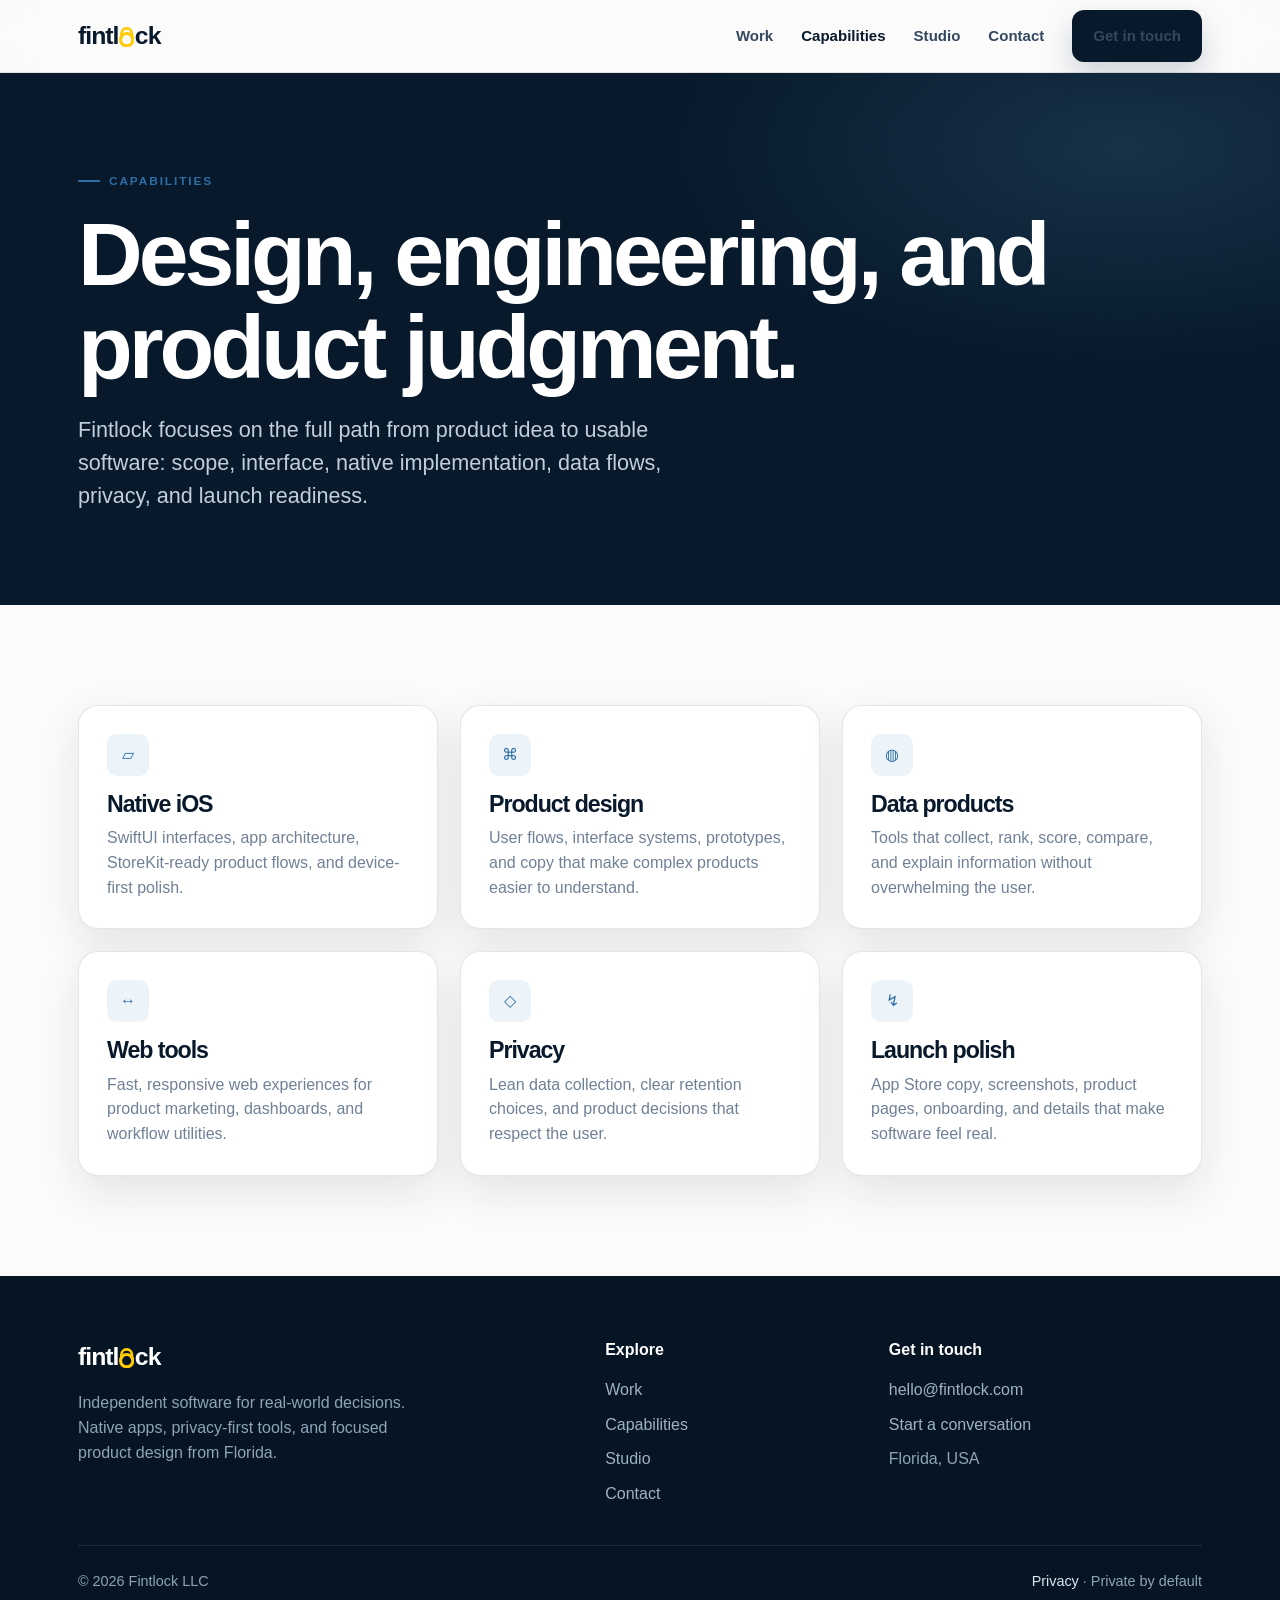
==== commit 9c83f58f: "Audit + redesign: fix hidden content & contrast, consolidate CSS, a11y, CSP, brand polish, robots/si" ====
--- a/capabilities.html
+++ b/capabilities.html
@@ -1,172 +1,2 @@
-<!DOCTYPE html>
-<html lang="en">
-<head>
-  <meta charset="utf-8">
-  <meta name="viewport" content="width=device-width, initial-scale=1">
-  <title>Capabilities — Fintlock</title>
-  <meta name="description" content="How Fintlock works: native iOS engineering, in-house product design, and web tools, delivered by one small team from idea to App Store.">
-  <link rel="canonical" href="https://fintlock.com/capabilities.html">
-  <meta property="og:title" content="Capabilities — Fintlock">
-  <meta property="og:description" content="Native iOS, product design, and web tools, carried end to end by one team.">
-  <meta property="og:type" content="website">
-  <meta property="og:url" content="https://fintlock.com/capabilities.html">
-  <meta property="og:site_name" content="Fintlock">
-  <meta name="twitter:card" content="summary">
-  <meta name="theme-color" content="#081C30">
-  <link rel="icon" type="image/svg+xml" href="favicon.svg">
-  <link rel="preconnect" href="https://fonts.googleapis.com">
-  <link rel="preconnect" href="https://fonts.gstatic.com" crossorigin>
-  <link href="https://fonts.googleapis.com/css2?family=Inter:wght@400;600&family=Space+Grotesk:wght@500;600;700&display=swap" rel="stylesheet">
-  <link rel="stylesheet" href="styles.css">
-  <noscript><style>.reveal{opacity:1;transform:none;transition:none;}</style></noscript>
-</head>
-<body>
-
-  <header class="site-nav">
-    <div class="wrap nav-inner">
-      <a class="wordmark" href="index.html" aria-label="Fintlock — home">fintl<svg class="lock-o" viewBox="0 0 70 94" aria-hidden="true" focusable="false"><path d="M11 46V30a24 24 0 0 1 48 0v16" fill="none" stroke="#FFCB05" stroke-width="12" stroke-linecap="round"/><circle cx="35" cy="58" r="28" fill="none" stroke="#FFCB05" stroke-width="14"/></svg>ck</a>
-      <div class="nav-right">
-        <nav class="nav-links" aria-label="Primary">
-          <a href="work.html">Work</a>
-          <a href="capabilities.html" class="active">Capabilities</a>
-          <a href="studio.html">Studio</a>
-          <a href="contact.html">Contact</a>
-          <a class="btn btn-primary nav-cta" href="contact.html">Get in touch</a>
-        </nav>
-        <button class="nav-toggle" type="button" aria-label="Toggle navigation" aria-expanded="false">
-          <span></span><span></span><span></span>
-        </button>
-      </div>
-    </div>
-  </header>
-
-  <main>
-
-    <section class="page-hero on-navy">
-      <div class="wrap">
-        <span class="eyebrow">Capabilities</span>
-        <h1>Designed and built by the same hands.</h1>
-        <p class="lead">We keep the team small on purpose. The people who design a product are the people who ship it, which is why the details survive all the way to the App Store.</p>
-      </div>
-    </section>
-
-    <section class="section-pad">
-      <div class="wrap">
-        <h2 class="visually-hidden">What we do</h2>
-        <div class="grid grid-3">
-          <article class="card reveal">
-            <div class="ico"><svg viewBox="0 0 24 24" fill="none" stroke="currentColor" stroke-width="1.7" aria-hidden="true"><rect x="6" y="2" width="12" height="20" rx="3"/><line x1="11" y1="18" x2="13" y2="18"/></svg></div>
-            <h3>Native iOS engineering</h3>
-            <p>Swift and SwiftUI, written for Apple's platforms directly. We use the system's own tools so the app feels at home and stays fast as it grows.</p>
-          </article>
-          <article class="card reveal">
-            <div class="ico"><svg viewBox="0 0 24 24" fill="none" stroke="currentColor" stroke-width="1.7" aria-hidden="true"><circle cx="12" cy="12" r="9"/><path d="M12 3a9 9 0 0 1 0 18M3 12h18"/></svg></div>
-            <h3>Product &amp; interface design</h3>
-            <p>We design the product before writing it: the flows, the words on the buttons, the moment something clicks. Clarity is a design decision, not a polish step.</p>
-          </article>
-          <article class="card reveal">
-            <div class="ico"><svg viewBox="0 0 24 24" fill="none" stroke="currentColor" stroke-width="1.7" aria-hidden="true"><polyline points="8 6 3 12 8 18"/><polyline points="16 6 21 12 16 18"/></svg></div>
-            <h3>Web tools</h3>
-            <p>Some problems belong in a browser. When they do, we build for the web with the same standard for speed, restraint, and getting it right on the first try.</p>
-          </article>
-          <article class="card reveal">
-            <div class="ico"><svg viewBox="0 0 24 24" fill="none" stroke="currentColor" stroke-width="1.7" aria-hidden="true"><rect x="3" y="11" width="18" height="11" rx="2"/><path d="M7 11V7a5 5 0 0 1 10 0v4"/></svg></div>
-            <h3>Privacy engineering</h3>
-            <p>Data stays on the device by default. We design features so the private path is the default path, not an option buried in settings.</p>
-          </article>
-          <article class="card reveal">
-            <div class="ico"><svg viewBox="0 0 24 24" fill="none" stroke="currentColor" stroke-width="1.7" aria-hidden="true"><path d="M3 3v18h18"/><path d="M7 15l4-4 3 3 5-6"/></svg></div>
-            <h3>Data &amp; scoring models</h3>
-            <p>When a product turns messy inputs into a clear answer, the model behind it has to be defensible. We build the analysis so the result can always be explained.</p>
-          </article>
-          <article class="card reveal">
-            <div class="ico"><svg viewBox="0 0 24 24" fill="none" stroke="currentColor" stroke-width="1.7" aria-hidden="true"><path d="M5 3h14a2 2 0 0 1 2 2v14l-4-3H5a2 2 0 0 1-2-2V5a2 2 0 0 1 2-2z"/></svg></div>
-            <h3>Launch &amp; App Store</h3>
-            <p>The listing is part of the product. We own the screenshots, the copy, and the release, because first impressions are made before the download.</p>
-          </article>
-        </div>
-      </div>
-    </section>
-
-    <section class="section-pad-lg section-tint">
-      <div class="wrap">
-        <div class="section-head reveal">
-          <span class="eyebrow">How a product gets made</span>
-          <h2 class="title">Four steps, no handoffs.</h2>
-          <p>The work moves through the same small team from first sketch to release, so nothing gets lost in translation.</p>
-        </div>
-        <div class="grid grid-2" style="margin-top:46px">
-          <div class="step reveal">
-            <span class="n">01 / DEFINE</span>
-            <h3>Find the one job</h3>
-            <p>We start by naming the single thing the product must do well, and what it will deliberately refuse to do. That decision shapes everything after it.</p>
-          </div>
-          <div class="step reveal">
-            <span class="n">02 / DESIGN</span>
-            <h3>Make it obvious</h3>
-            <p>We design the flows and the language until the product can be used without a manual. If a screen needs an explanation, it gets redrawn.</p>
-          </div>
-          <div class="step reveal">
-            <span class="n">03 / BUILD</span>
-            <h3>Build it natively</h3>
-            <p>We build in Swift and SwiftUI, testing on real devices as we go. Performance and feel are tracked from the first screen, not patched at the end.</p>
-          </div>
-          <div class="step reveal">
-            <span class="n">04 / SHIP</span>
-            <h3>Ship and stand behind it</h3>
-            <p>We prepare the listing, release, and read every message that comes back. Support shapes the next version as much as the roadmap does.</p>
-          </div>
-        </div>
-      </div>
-    </section>
-
-    <section class="section-pad-lg on-navy">
-      <div class="wrap cta-band">
-        <h2 class="reveal">Have a problem that fits this?</h2>
-        <p class="reveal">If it's complicated, specific, and worth getting right, we'd like to hear about it.</p>
-        <div class="cta-actions reveal">
-          <a class="btn btn-primary" href="contact.html">Get in touch <span class="arrow" aria-hidden="true">&rarr;</span></a>
-          <a class="btn btn-ghost" href="work.html">See the work</a>
-        </div>
-      </div>
-    </section>
-
-  </main>
-
-  <footer>
-    <div class="wrap">
-      <div class="foot-top">
-        <div class="foot-brand">
-          <a class="wordmark" href="index.html" aria-label="Fintlock — home">fintl<svg class="lock-o" viewBox="0 0 70 94" aria-hidden="true" focusable="false"><path d="M11 46V30a24 24 0 0 1 48 0v16" fill="none" stroke="#FFCB05" stroke-width="12" stroke-linecap="round"/><circle cx="35" cy="58" r="28" fill="none" stroke="#FFCB05" stroke-width="14"/></svg>ck</a>
-          <p>An independent software studio building focused apps that make complicated things feel simple.</p>
-        </div>
-        <div class="foot-col">
-          <h4>Explore</h4>
-          <a href="work.html">Work</a>
-          <a href="capabilities.html">Capabilities</a>
-          <a href="studio.html">Studio</a>
-          <a href="contact.html">Contact</a>
-        </div>
-        <div class="foot-col">
-          <h4>Get in touch</h4>
-          <a href="mailto:hello@fintlock.com">hello@fintlock.com</a>
-          <a href="contact.html">Start a conversation</a>
-          <span class="footer-location">Florida, USA</span>
-        </div>
-      </div>
-      <div class="foot-bottom">
-        <span>&copy; <span data-year>2026</span> Fintlock LLC · Florida, USA</span>
-        <span class="foot-bottom-right">
-          <a href="privacy.html">Privacy</a>
-          <span class="priv">
-            <svg viewBox="0 0 24 24" fill="none" stroke="currentColor" stroke-width="1.8" aria-hidden="true"><rect x="3" y="11" width="18" height="11" rx="2"/><path d="M7 11V7a5 5 0 0 1 10 0v4"/></svg>
-            Private by default
-          </span>
-        </span>
-      </div>
-    </div>
-  </footer>
-
-  <script src="app.js"></script>
-</body>
-</html>
+<!DOCTYPE html><html lang="en"><head><meta charset="utf-8"><meta http-equiv="Content-Security-Policy" content="default-src 'self'; img-src 'self' data:; style-src 'self' https://fonts.googleapis.com; font-src https://fonts.gstatic.com; script-src 'self'; connect-src 'self'; base-uri 'self'; form-action 'self'"><meta name="viewport" content="width=device-width, initial-scale=1"><title>Capabilities — Fintlock</title><meta name="description" content="Fintlock builds native iOS apps, product interfaces, web tools, and privacy-first software systems."><meta property="og:title" content="Capabilities — Fintlock"><meta property="og:description" content="Fintlock builds native iOS apps, product interfaces, web tools, and privacy-first software systems."><meta property="og:type" content="website"><meta property="og:url" content="https://fintlock.com/capabilities.html"><meta name="twitter:card" content="summary"><meta name="theme-color" content="#07192b"><link rel="icon" type="image/svg+xml" href="favicon.svg"><link rel="preconnect" href="https://fonts.googleapis.com"><link rel="preconnect" href="https://fonts.gstatic.com" crossorigin><link href="https://fonts.googleapis.com/css2?family=Inter:wght@400;500;600;700&family=Space+Grotesk:wght@500;600;700&display=swap" rel="stylesheet"><link rel="stylesheet" href="styles.css?v=5"></head><body><header class="site-nav"><div class="wrap nav-inner"><a class="wordmark" href="index.html" aria-label="Fintlock home">fintl<svg class="lock-o" viewBox="0 0 70 94" aria-hidden="true"><path d="M11 46V30a24 24 0 0 1 48 0v16" fill="none" stroke="#FFCB05" stroke-width="12" stroke-linecap="round"/><circle cx="35" cy="58" r="28" fill="none" stroke="#FFCB05" stroke-width="14"/></svg>ck</a><div class="nav-right"><nav class="nav-links" aria-label="Primary"><a href="work.html" class="">Work</a><a href="capabilities.html" class="active">Capabilities</a><a href="studio.html" class="">Studio</a><a href="contact.html" class="">Contact</a><a class="btn btn-primary nav-cta" href="contact.html">Get in touch</a></nav><button class="nav-toggle" type="button" aria-label="Toggle navigation" aria-expanded="false"><span></span><span></span><span></span></button></div></div></header>
+<main><section class="page-hero"><div class="wrap"><span class="eyebrow">Capabilities</span><h1>Design, engineering, and product judgment.</h1><p class="lead">Fintlock focuses on the full path from product idea to usable software: scope, interface, native implementation, data flows, privacy, and launch readiness.</p></div></section><section class="section"><div class="wrap"><h2 class="visually-hidden">What we do</h2><div class="grid grid-3"><article class="card"><div class="icon" aria-hidden="true">▱</div><h3>Native iOS</h3><p class="muted">SwiftUI interfaces, app architecture, StoreKit-ready product flows, and device-first polish.</p></article><article class="card"><div class="icon" aria-hidden="true">⌘</div><h3>Product design</h3><p class="muted">User flows, interface systems, prototypes, and copy that make complex products easier to understand.</p></article><article class="card"><div class="icon" aria-hidden="true">◍</div><h3>Data products</h3><p class="muted">Tools that collect, rank, score, compare, and explain information without overwhelming the user.</p></article><article class="card"><div class="icon" aria-hidden="true">↔</div><h3>Web tools</h3><p class="muted">Fast, responsive web experiences for product marketing, dashboards, and workflow utilities.</p></article><article class="card"><div class="icon" aria-hidden="true">◇</div><h3>Privacy</h3><p class="muted">Lean data collection, clear retention choices, and product decisions that respect the user.</p></article><article class="card"><div class="icon" aria-hidden="true">↯</div><h3>Launch polish</h3><p class="muted">App Store copy, screenshots, product pages, onboarding, and details that make software feel real.</p></article></div></div></section></main><footer><div class="wrap"><div class="foot-top"><div class="foot-brand"><a class="wordmark" href="index.html">fintl<svg class="lock-o" viewBox="0 0 70 94" aria-hidden="true"><path d="M11 46V30a24 24 0 0 1 48 0v16" fill="none" stroke="#FFCB05" stroke-width="12" stroke-linecap="round"/><circle cx="35" cy="58" r="28" fill="none" stroke="#FFCB05" stroke-width="14"/></svg>ck</a><p>Independent software for real-world decisions. Native apps, privacy-first tools, and focused product design from Florida.</p></div><div class="foot-col"><h4>Explore</h4><a href="work.html">Work</a><a href="capabilities.html">Capabilities</a><a href="studio.html">Studio</a><a href="contact.html">Contact</a></div><div class="foot-col"><h4>Get in touch</h4><a href="mailto:hello@fintlock.com">hello@fintlock.com</a><a href="contact.html">Start a conversation</a><span class="foot-place">Florida, USA</span></div></div><div class="foot-bottom"><span>&copy; <span data-year>2026</span> Fintlock LLC</span><span><a href="privacy.html">Privacy</a> · Private by default</span></div></div></footer><script src="app.js?v=5"></script></body></html>
--- a/styles.css
+++ b/styles.css
@@ -1,405 +1,310 @@
-/* =========================================================
-   Fintlock — Independent Software Studio
-   Color system carried from fintlock.com brand tokens.
-   Fintley blues: --sky #4FA8E0  &  --sky-bright #7CC4F0
-   ========================================================= */
-
+/* ==========================================================================
+   Fintlock — site styles
+   Static, dependency-free. One stylesheet, no build step.
+   Sections: tokens · base · nav · buttons · typography · hero · sections
+   · product (home) · panels · work · contact · footer · utilities
+   · reduced-motion · responsive
+   ========================================================================== */
+
+/* --- Design tokens ------------------------------------------------------- */
 :root {
-  /* Brand */
-  --navy-deep: #081C30;
-  --navy:      #0B2540;
-  --navy-raise:#0E2B4A;
-  --sky:       #4FA8E0;   /* Fintley blue 1 */
-  --sky-bright:#7CC4F0;   /* Fintley blue 2 */
-  --maize:     #FFCB05;   /* lock accent */
-
-  /* Light surface system */
-  --bg:        #FFFFFF;
-  --bg-tint:   #F4F8FC;
-  --bg-tint-2: #EAF2FA;
-  --ink:       #0B2540;   /* primary text on light */
-  --ink-soft:  #36506B;
-  --muted:     #5C748C;
-  --faint:     #8AA0B5;
-  --line:      rgba(11,37,64,0.10);
-  --line-2:    rgba(11,37,64,0.16);
-
-  /* On-navy text */
-  --on-navy:       #EAF2F9;
-  --on-navy-muted: #9DB4C9;
-  --on-navy-faint: #8DA4BA;   /* lightened to meet WCAG AA on navy */
-  --line-sky:      rgba(124,196,240,0.20);
-  --line-sky-soft: rgba(124,196,240,0.10);
-
-  --radius:    18px;
-  --radius-sm: 12px;
-  --shadow:    0 18px 50px -28px rgba(11,37,64,0.35);
-  --shadow-lg: 0 40px 90px -40px rgba(11,37,64,0.45);
-  --maxw:      1180px;
-  --ease:      cubic-bezier(.22,.61,.36,1);
-
-  --font-body: "Inter", -apple-system, system-ui, "SF Pro Text", "Segoe UI", Roboto, Helvetica, Arial, sans-serif;
-  --font-disp: "Space Grotesk", "Inter", -apple-system, system-ui, "Segoe UI", sans-serif;
-}
-
-/* ---------- Reset ---------- */
-*,*::before,*::after { box-sizing: border-box; }
-* { margin: 0; padding: 0; }
-html { scroll-behavior: smooth; -webkit-text-size-adjust: 100%; }
+  --ink: #07192b;          /* primary text / navy */
+  --ink2: #33485e;         /* secondary text */
+  --muted: #708096;        /* tertiary text */
+  --sky: #2f6fa7;          /* brand blue (accents on light) */
+  --sky2: #7cc4f0;         /* Fintley brand blue — bright accents/glows on dark */
+  --bg: #fbfbfc;
+  --card: #fff;
+  --line: rgba(7, 25, 43, .11);
+  --shadow: 0 24px 70px rgba(7, 25, 43, .13);
+  --shadow2: 0 16px 42px rgba(7, 25, 43, .1);
+  --r: 20px;
+  --max: 1180px;
+  --ease: cubic-bezier(.22, .61, .36, 1);
+}
+
+/* --- Base ---------------------------------------------------------------- */
+* { box-sizing: border-box; margin: 0; padding: 0; }
+html { scroll-behavior: smooth; }
 body {
-  font-family: var(--font-body);
+  font-family: Inter, -apple-system, BlinkMacSystemFont, "Segoe UI", sans-serif;
   color: var(--ink);
   background: var(--bg);
-  line-height: 1.6;
-  font-size: 17px;
-  letter-spacing: -0.01em;
+  line-height: 1.55;
   -webkit-font-smoothing: antialiased;
-  text-rendering: optimizeLegibility;
-}
-img, svg { display: block; max-width: 100%; }
+}
 a { color: inherit; text-decoration: none; }
-ul { list-style: none; }
-.visually-hidden { position: absolute; width: 1px; height: 1px; padding: 0; margin: -1px; overflow: hidden; clip: rect(0 0 0 0); white-space: nowrap; border: 0; }
-
-/* ---------- Layout ---------- */
-.wrap { width: 100%; max-width: var(--maxw); margin: 0 auto; padding: 0 28px; }
-section { position: relative; }
-.section-pad { padding: 96px 0; }
-.section-pad-lg { padding: 120px 0; }
-.section-tint { background: var(--bg-tint); border-top: 1px solid var(--line); border-bottom: 1px solid var(--line); }
-
-.eyebrow {
-  display: inline-flex; align-items: center; gap: 9px;
-  font-family: var(--font-disp);
-  font-size: 12px; font-weight: 600;
-  letter-spacing: 0.16em; text-transform: uppercase;
-  color: var(--sky);
-}
-.eyebrow::before {
-  content: ""; width: 22px; height: 1.5px;
-  background: linear-gradient(90deg, var(--sky), transparent);
-}
-.eyebrow.center { justify-content: center; }
-
-h1,h2,h3,h4 { font-family: var(--font-disp); color: var(--ink); line-height: 1.08; letter-spacing: -0.03em; font-weight: 600; }
-.display { font-size: clamp(2.6rem, 6vw, 4.6rem); font-weight: 700; }
-h2.title { font-size: clamp(2rem, 4vw, 3rem); margin-top: 16px; }
-h3 { font-size: 1.35rem; letter-spacing: -0.02em; }
-.lead { font-size: clamp(1.05rem, 1.6vw, 1.3rem); color: var(--ink-soft); line-height: 1.55; }
-.muted { color: var(--muted); }
-.section-head { max-width: 720px; }
-.section-head.center { margin: 0 auto; text-align: center; }
-.section-head p { margin-top: 18px; color: var(--muted); font-size: 1.08rem; }
-
-/* ---------- Buttons ---------- */
+img, svg { display: block; max-width: 100%; height: auto; }
+.wrap { width: 100%; max-width: var(--max); margin: auto; padding: 0 28px; }
+
+/* Visible keyboard focus on both light and dark backgrounds */
+:focus-visible { outline: 2px solid var(--sky2); outline-offset: 2px; border-radius: 4px; }
+
+/* --- Navigation ---------------------------------------------------------- */
+.site-nav {
+  position: sticky; top: 0; z-index: 50;
+  background: rgba(251, 251, 252, .82);
+  backdrop-filter: blur(16px) saturate(150%);
+  -webkit-backdrop-filter: blur(16px) saturate(150%);
+  border-bottom: 1px solid var(--line);
+}
+.nav-inner { height: 72px; display: flex; align-items: center; justify-content: space-between; }
+.wordmark {
+  font-family: "Space Grotesk", Inter, sans-serif;
+  font-weight: 700; font-size: 1.55rem; letter-spacing: -.04em;
+  display: inline-flex; align-items: center;
+}
+.lock-o { width: .62em; margin: 0 .02em; transform: translateY(.04em); }
+.nav-links { display: flex; gap: 28px; align-items: center; }
+.nav-links a {
+  font-family: "Space Grotesk", Inter, sans-serif;
+  font-weight: 600; font-size: .94rem; color: var(--ink2); position: relative;
+}
+.nav-links a:not(.btn)::after {
+  content: ""; position: absolute; left: 0; bottom: -8px;
+  height: 2px; width: 0; background: var(--sky); transition: .22s var(--ease);
+}
+.nav-links a:hover, .nav-links .active { color: var(--ink); }
+.nav-links a:hover::after, .nav-links .active::after { width: 100%; }
+.nav-toggle { display: none; background: 0; border: 0; width: 40px; height: 40px; position: relative; cursor: pointer; }
+.nav-toggle span { position: absolute; left: 9px; right: 9px; height: 2px; background: var(--ink); transition: .25s; }
+.nav-toggle span:nth-child(1) { top: 14px; }
+.nav-toggle span:nth-child(2) { top: 20px; }
+.nav-toggle span:nth-child(3) { top: 26px; }
+body.nav-open .nav-toggle span:nth-child(1) { top: 20px; transform: rotate(45deg); }
+body.nav-open .nav-toggle span:nth-child(2) { opacity: 0; }
+body.nav-open .nav-toggle span:nth-child(3) { top: 20px; transform: rotate(-45deg); }
+
+/* --- Buttons ------------------------------------------------------------- */
 .btn {
   display: inline-flex; align-items: center; gap: 10px;
-  font-family: var(--font-disp); font-weight: 600; font-size: 0.96rem;
-  padding: 14px 24px; border-radius: 999px;
-  border: 1px solid transparent; cursor: pointer;
-  transition: transform .25s var(--ease), box-shadow .25s var(--ease), background .25s, color .25s, border-color .25s;
-  white-space: nowrap;
-}
-.btn .arrow { transition: transform .25s var(--ease); }
-.btn:hover .arrow { transform: translateX(4px); }
-.btn-primary { background: var(--sky); color: #06243c; box-shadow: 0 14px 30px -12px rgba(79,168,224,0.6); }
-.btn-primary:hover { background: var(--sky-bright); transform: translateY(-2px); box-shadow: 0 20px 40px -14px rgba(79,168,224,0.7); }
-.btn-ghost { background: transparent; color: var(--ink); border-color: var(--line-2); }
-.btn-ghost:hover { border-color: var(--sky); color: var(--sky); transform: translateY(-2px); }
-/* On navy */
-.on-navy .btn-ghost { color: var(--on-navy); border-color: var(--line-sky); }
-.on-navy .btn-ghost:hover { border-color: var(--sky-bright); color: var(--sky-bright); }
-
-.textlink { display: inline-flex; align-items: center; gap: 8px; font-family: var(--font-disp); font-weight: 600; color: var(--sky); font-size: 0.95rem; }
-.textlink .arrow { transition: transform .25s var(--ease); }
-.textlink:hover { color: var(--ink); }
-.on-navy .textlink:hover { color: var(--sky-bright); }
-.textlink:hover .arrow { transform: translateX(4px); }
-
-/* Keyboard focus (only for keyboard users, not mouse clicks) */
-.btn:focus-visible, .textlink:focus-visible { outline: 2px solid var(--sky); outline-offset: 4px; }
-.nav-links a:focus-visible { outline: 2px solid var(--sky); outline-offset: 3px; border-radius: 4px; }
-.on-navy .btn:focus-visible, .on-navy .textlink:focus-visible { outline-color: var(--sky-bright); }
-
-/* ---------- Navy sections ---------- */
-.on-navy {
-  background: radial-gradient(1200px 600px at 78% -10%, var(--navy-raise), var(--navy) 55%, var(--navy-deep));
-  color: var(--on-navy);
-}
-.on-navy h1,.on-navy h2,.on-navy h3,.on-navy h4 { color: var(--on-navy); }
-.on-navy .lead { color: var(--on-navy-muted); }
-.on-navy .section-head p { color: var(--on-navy-muted); }
-.on-navy .muted { color: var(--on-navy-muted); }
-
-/* ---------- Header ---------- */
-.site-nav {
-  position: sticky; top: 0; z-index: 100;
-  -webkit-backdrop-filter: saturate(140%) blur(12px);
-  backdrop-filter: saturate(140%) blur(12px);
-  background: rgba(255,255,255,0.82);
-  border-bottom: 1px solid var(--line);
-  transition: background .3s, border-color .3s;
-}
-.nav-inner { display: flex; align-items: center; justify-content: space-between; height: 70px; }
-.nav-right { display: flex; align-items: center; gap: 34px; }
-.nav-links { display: flex; align-items: center; gap: 30px; }
-.nav-links a {
-  font-family: var(--font-disp); font-weight: 500; font-size: 0.95rem; color: var(--ink-soft);
-  position: relative; padding: 4px 0; transition: color .2s;
-}
-.nav-links a::after {
-  content: ""; position: absolute; left: 0; bottom: -2px; height: 2px; width: 0;
-  background: var(--sky); transition: width .25s var(--ease);
-}
-.nav-links a:hover, .nav-links a.active { color: var(--ink); }
-.nav-links a:hover::after, .nav-links a.active::after { width: 100%; }
-.nav-links a.nav-cta { padding: 10px 20px; font-size: 0.9rem; }
-
-/* Wordmark / logo */
-.wordmark {
-  display: inline-flex; align-items: baseline;
-  font-family: var(--font-disp); font-weight: 700;
-  font-size: 1.5rem; letter-spacing: -0.04em; color: var(--ink);
-  line-height: 1;
-}
-.wordmark .lock-o {
-  width: 0.62em; height: auto; margin: 0 0.02em; align-self: center;
-  transform: translateY(0.06em);
-}
-.on-navy .wordmark, footer .wordmark { color: var(--on-navy); }
-
-.nav-toggle { display: none; background: none; border: 0; cursor: pointer; width: 40px; height: 40px; position: relative; }
-.nav-toggle span { position: absolute; left: 9px; right: 9px; height: 2px; background: var(--ink); transition: .3s var(--ease); }
-.nav-toggle span:nth-child(1){ top: 14px; }
-.nav-toggle span:nth-child(2){ top: 20px; }
-.nav-toggle span:nth-child(3){ top: 26px; }
-body.nav-open .nav-toggle span:nth-child(1){ top:20px; transform: rotate(45deg); }
-body.nav-open .nav-toggle span:nth-child(2){ opacity: 0; }
-body.nav-open .nav-toggle span:nth-child(3){ top:20px; transform: rotate(-45deg); }
-
-/* ---------- Hero ---------- */
-.hero { overflow: hidden; padding: 118px 0 110px; }
-.hero::before {
-  content:""; position:absolute; inset:0;
-  background:
-    radial-gradient(620px 320px at 12% 8%, rgba(124,196,240,0.16), transparent 70%),
-    radial-gradient(700px 420px at 92% 90%, rgba(79,168,224,0.14), transparent 70%);
-  pointer-events:none;
-}
-.hero .wrap { position: relative; }
-.hero-grid { display: grid; grid-template-columns: 1.15fr 0.85fr; gap: 60px; align-items: center; }
-.hero h1 { margin-top: 22px; }
-.hero .lead { margin-top: 26px; max-width: 36ch; }
-.hero-actions { display: flex; gap: 14px; margin-top: 38px; flex-wrap: wrap; }
-.hero-meta { display: flex; gap: 26px; margin-top: 46px; flex-wrap: wrap; }
-.hero-meta div { display: flex; flex-direction: column; gap: 2px; }
-.hero-meta .k { font-family: var(--font-disp); font-weight: 700; font-size: 1.5rem; color: var(--sky-bright); letter-spacing: -0.02em; }
-.hero-meta .l { font-size: 0.82rem; color: var(--on-navy-faint); letter-spacing: 0.02em; }
-
-/* Hero device visual */
-.device {
-  position: relative; margin: 0 auto;
-  width: 270px; aspect-ratio: 9/19;
-  border-radius: 40px; padding: 12px;
-  background: linear-gradient(160deg, #18334f, #0a1f36);
-  border: 1px solid var(--line-sky);
-  box-shadow: var(--shadow-lg), inset 0 1px 0 rgba(255,255,255,0.06);
-}
-.device::after { content:""; position:absolute; top:20px; left:50%; transform:translateX(-50%); width:96px; height:22px; background:#0a1f36; border-radius:14px; }
-.device .screen {
-  height: 100%; border-radius: 30px; overflow: hidden;
-  background: radial-gradient(120% 80% at 50% 0%, #12365c, #0a1f38 70%);
-  display: flex; flex-direction: column; align-items: center; justify-content: center; gap: 14px;
-  position: relative;
-}
-/* Hero device — Fintlock brand splash */
-.device .brandmark { width: 86px; height: auto; filter: drop-shadow(0 0 24px rgba(255,203,5,0.35)); }
-.device .brand-text { text-align: center; }
-.device .brand-name { font-family: var(--font-disp); font-weight: 700; font-size: 1.6rem; letter-spacing: -0.03em; color: var(--on-navy); }
-.device .brand-tag { font-size: 0.72rem; letter-spacing: 0.22em; text-transform: uppercase; color: var(--on-navy-faint); margin-top: 6px; }
-
-/* ---------- Logos / trust strip ---------- */
-.strip { border-top: 1px solid var(--line-sky-soft); border-bottom: 1px solid var(--line-sky-soft); }
-.strip .wrap { display: flex; flex-wrap: wrap; gap: 18px 48px; align-items: center; justify-content: space-between; padding-top: 26px; padding-bottom: 26px; }
-.strip .item { display: flex; align-items: center; gap: 11px; color: var(--on-navy-muted); font-family: var(--font-disp); font-weight: 500; font-size: 0.95rem; }
-.strip .item svg { width: 20px; height: 20px; color: var(--sky); flex: none; }
-
-/* ---------- Cards / grids ---------- */
+  border-radius: 12px; padding: 13px 20px; border: 1px solid transparent;
+  font-family: "Space Grotesk", Inter, sans-serif; font-weight: 700; font-size: .95rem;
+  transition: .22s var(--ease); white-space: nowrap; cursor: pointer;
+}
+.btn-primary { background: var(--ink); color: #fff; box-shadow: 0 14px 30px rgba(7, 25, 43, .18); }
+.btn-primary:hover { transform: translateY(-2px); background: #226da7; }
+.btn-ghost { border-color: rgba(255, 255, 255, .22); color: #fff; }
+.btn-ghost:hover { background: rgba(255, 255, 255, .08); transform: translateY(-2px); }
+.btn-light { border-color: var(--line); background: #fff; color: var(--ink); }
+.btn-light:hover { transform: translateY(-2px); box-shadow: var(--shadow2); }
+
+/* --- Typography ---------------------------------------------------------- */
+.eyebrow {
+  display: inline-flex; gap: 9px; align-items: center;
+  text-transform: uppercase; letter-spacing: .16em;
+  font-family: "Space Grotesk", Inter, sans-serif; font-weight: 700; font-size: .74rem; color: var(--sky);
+}
+.eyebrow::before { content: ""; width: 22px; height: 2px; background: var(--sky); }
+.display, h1, h2, h3 { font-family: "Space Grotesk", Inter, sans-serif; letter-spacing: -.045em; line-height: 1.04; }
+h1, .display { font-size: clamp(3rem, 7vw, 6.3rem); }
+h2 { font-size: clamp(2.1rem, 4.2vw, 4rem); }
+h3 { font-size: 1.45rem; }
+.lead { font-size: clamp(1.08rem, 1.8vw, 1.35rem); color: var(--ink2); max-width: 650px; }
+.muted { color: var(--muted); }
+
+/* --- Hero (home) --------------------------------------------------------- */
+.hero { position: relative; overflow: hidden; background: radial-gradient(820px 380px at 82% 18%, rgba(124, 196, 240, .16), transparent 70%), var(--ink); color: #fff; padding: 112px 0 90px; }
+.hero h1 { margin: 22px 0 24px; color: #fff; }
+.hero .lead { color: #b8c8d8; }
+.hero-grid { display: grid; grid-template-columns: 1.02fr .98fr; align-items: center; gap: 58px; }
+.hero-actions { display: flex; gap: 14px; flex-wrap: wrap; margin-top: 34px; }
+.hero .btn-primary { background: #fff; color: var(--ink); box-shadow: none; }
+
+/* Proof strip — light text + light dividers for legibility on the navy hero */
+.proof-strip {
+  display: grid; grid-template-columns: repeat(6, 1fr); gap: 0;
+  margin-top: 34px; max-width: 760px;
+  border-top: 1px solid rgba(255, 255, 255, .14);
+  border-bottom: 1px solid rgba(255, 255, 255, .14);
+}
+.proof-strip span {
+  padding: 16px 14px; text-align: left;
+  color: #c9d7e4; font-weight: 700; font-size: .88rem;
+}
+.proof-strip span + span { border-left: 1px solid rgba(255, 255, 255, .14); }
+
+/* Hero device stage */
+.phone-stage { position: relative; min-height: 635px; isolation: isolate; }
+.phone {
+  position: absolute; width: 260px; border-radius: 46px; padding: 10px; background: #10151d;
+  box-shadow: 0 34px 80px rgba(0, 0, 0, .38), inset 0 0 0 1px rgba(255, 255, 255, .09);
+  transition: transform .25s ease, opacity .25s ease;
+}
+.phone img { width: 100%; border-radius: 36px; }
+.phone.main {
+  right: 150px; top: 10px; width: 298px; z-index: 3;
+  box-shadow: 0 42px 100px rgba(0, 0, 0, .44), inset 0 0 0 1px rgba(255, 255, 255, .12);
+}
+.phone.side-a { right: 8px; top: 120px; z-index: 2; transform: rotate(5deg); opacity: .92; filter: saturate(.95) contrast(.96); }
+.phone.side-b { left: 8px; top: 170px; z-index: 1; transform: rotate(-6deg); opacity: .82; filter: saturate(.95) contrast(.96); }
+
+/* --- Sections / cards ---------------------------------------------------- */
+.section { padding: 100px 0; }
+.section.alt { background: #f2f6fa; border-block: 1px solid var(--line); }
+.section-head { max-width: 760px; margin-bottom: 46px; }
+.section-head h2 { margin: 16px 0; }
 .grid { display: grid; gap: 22px; }
-.grid-3 { grid-template-columns: repeat(3,1fr); }
-.grid-2 { grid-template-columns: repeat(2,1fr); }
-
-.card {
-  background: var(--bg); border: 1px solid var(--line); border-radius: var(--radius);
-  padding: 34px 32px; transition: transform .3s var(--ease), box-shadow .3s var(--ease), border-color .3s;
-  position: relative; overflow: hidden;
-}
-.card:hover { transform: translateY(-5px); box-shadow: var(--shadow); border-color: rgba(79,168,224,0.4); }
-.card .ico {
-  width: 50px; height: 50px; border-radius: 14px; display: grid; place-items: center;
-  background: linear-gradient(160deg, var(--bg-tint-2), #dcebfb00); border: 1px solid var(--line);
-  color: var(--sky); margin-bottom: 22px;
-}
-.card .ico svg { width: 24px; height: 24px; }
-.card h3 { margin-bottom: 10px; }
-.card p { color: var(--muted); font-size: 0.98rem; }
-.card .more { margin-top: 18px; }
-
-/* numbered process cards */
-.step { background: var(--bg-tint); border: 1px solid var(--line); border-radius: var(--radius); padding: 32px 30px; }
-.step .n { font-family: var(--font-disp); font-weight: 700; font-size: 0.9rem; color: var(--sky); letter-spacing: 0.1em; }
-.step h3 { margin: 14px 0 10px; font-size: 1.2rem; }
-.step p { color: var(--muted); font-size: 0.96rem; }
-
-/* ---------- Work / project cards ---------- */
-.project {
-  display: grid; grid-template-columns: 1fr 1fr; gap: 0; align-items: stretch;
-  border: 1px solid var(--line); border-radius: var(--radius); overflow: hidden;
-  background: var(--bg); transition: box-shadow .3s var(--ease), transform .3s var(--ease), border-color .3s;
-}
-.project:hover { box-shadow: var(--shadow); border-color: rgba(79,168,224,0.35); }
-.project + .project { margin-top: 30px; }
-.project.flip .project-visual { order: 2; }
-.project-body { padding: 48px 46px; }
+.grid-3 { grid-template-columns: repeat(3, 1fr); }
+.card { background: var(--card); border: 1px solid var(--line); border-radius: var(--r); padding: 28px; box-shadow: var(--shadow2); }
+.card h3 { margin: 16px 0 10px; }
+.icon { width: 42px; height: 42px; border-radius: 10px; background: #edf4f9; color: var(--sky); display: grid; place-items: center; }
+.tag { display: inline-flex; border: 1px solid var(--line); border-radius: 999px; padding: 7px 11px; font-size: .82rem; font-weight: 700; color: var(--ink2); background: #fff; }
+.status { display: inline-flex; gap: 8px; align-items: center; color: #278966; font-weight: 700; }
+.dot { width: 8px; height: 8px; border-radius: 50%; background: #2aa978; }
+
+/* --- Product feature (home) ---------------------------------------------- */
+.product-section { background: #fbfbfc; }
+.product-feature { display: grid; align-items: center; }
+.refined-product { grid-template-columns: .98fr 1.02fr; gap: 72px; align-items: center; }
+.product-copy { max-width: 590px; }
+.product-copy h2 { margin: 16px 0 24px; max-width: 560px; }
+.product-copy .lead { max-width: 555px; line-height: 1.78; font-size: 1.12rem; }
+
+.feature-lines { margin: 34px 0; border-top: 1px solid var(--line); border-bottom: 1px solid var(--line); }
+.feature-lines div { display: grid; grid-template-columns: 138px 1fr; gap: 22px; padding: 18px 0; border-bottom: 1px solid var(--line); }
+.feature-lines div:last-child { border-bottom: 0; }
+.feature-lines b { font-family: "Space Grotesk", Inter, sans-serif; font-size: 1rem; color: var(--ink); }
+.feature-lines span { color: var(--muted); line-height: 1.55; }
+
+/* Checkmark feature list (work + studio pages) */
+.feature-list { display: grid; gap: 14px; margin-top: 24px; }
+.feature-list li { list-style: none; display: flex; gap: 12px; color: var(--ink2); }
+.check { flex: 0 0 22px; width: 22px; height: 22px; border-radius: 50%; background: #e6f6ef; color: #1e9a71; display: grid; place-items: center; font-size: .82rem; font-weight: 800; }
+
+/* Mascot showcase (home) */
+.mascot-showcase {
+  position: relative; min-height: 560px; border-radius: 30px;
+  background: radial-gradient(520px 380px at 72% 30%, rgba(124, 196, 240, .18), transparent 68%), var(--ink); border: 1px solid rgba(255, 255, 255, .1);
+  box-shadow: 0 24px 70px rgba(7, 25, 43, .16); overflow: hidden;
+  display: grid; place-items: center;
+}
+.mascot-showcase::before {
+  content: ""; position: absolute; width: 520px; height: 520px;
+  border: 1px solid rgba(255, 255, 255, .09); border-radius: 50%; transform: translate(90px, -22px);
+}
+.mascot-card { position: relative; z-index: 2; width: min(82%, 460px); transform: translateY(6px); filter: drop-shadow(0 28px 38px rgba(0, 0, 0, .2)); }
+.mascot-card img { width: 100%; }
+.mascot-note { position: absolute; left: 34px; bottom: 32px; z-index: 3; max-width: 275px; padding-left: 18px; border-left: 2px solid var(--sky2); color: #fff; }
+.mascot-note span { display: block; text-transform: uppercase; letter-spacing: .14em; font-size: .72rem; color: var(--sky2); font-weight: 800; margin-bottom: 8px; }
+.mascot-note strong { display: block; font-family: "Space Grotesk", Inter, sans-serif; font-size: 1.22rem; line-height: 1.2; }
+
+/* --- Dark panel / split / timeline / quote ------------------------------- */
+.dark-panel { background: radial-gradient(560px 300px at 90% 0%, rgba(124, 196, 240, .13), transparent 70%), var(--ink); color: #fff; border-radius: 34px; padding: 48px; overflow: hidden; }
+.dark-panel h2, .dark-panel h3 { color: #fff; }
+.dark-panel p { color: #c1cfdd; }
+.split { display: grid; grid-template-columns: .95fr 1.05fr; gap: 50px; align-items: center; }
+.timeline { display: grid; gap: 16px; }
+.timeline li { list-style: none; display: grid; grid-template-columns: 96px 1fr; gap: 18px; padding: 18px 0; border-bottom: 1px solid rgba(255, 255, 255, .12); }
+.timeline b { color: var(--sky2); font-family: "Space Grotesk", Inter, sans-serif; }
+.quote { font-family: "Space Grotesk", Inter, sans-serif; font-size: clamp(1.7rem, 3.5vw, 3.1rem); line-height: 1.12; letter-spacing: -.04em; }
+
+/* --- Inner-page hero ----------------------------------------------------- */
+.page-hero { padding: 92px 0; background: radial-gradient(680px 320px at 88% 14%, rgba(124, 196, 240, .14), transparent 70%), var(--ink); color: #fff; }
+.page-hero h1 { color: #fff; margin: 18px 0; }
+.page-hero .lead { color: #c1cfdd; }
+
+/* --- Work / projects ----------------------------------------------------- */
+.project-card {
+  display: grid; grid-template-columns: .85fr 1.15fr; gap: 42px; align-items: center;
+  background: #fff; border: 1px solid var(--line); border-radius: var(--r); padding: 34px;
+  box-shadow: var(--shadow2); margin-bottom: 28px;
+}
+.project-card.reverse { grid-template-columns: 1.15fr .85fr; }
+.project-card.reverse .project-copy { order: 1; }
+.project-card.reverse .project-art { order: 2; }
+.project-copy p { color: var(--ink2); margin: 14px 0; }
 .project-tags { display: flex; gap: 8px; flex-wrap: wrap; margin-bottom: 18px; }
-.tag { font-family: var(--font-disp); font-weight: 600; font-size: 0.72rem; letter-spacing: 0.1em; text-transform: uppercase; color: var(--sky); background: var(--bg-tint-2); border: 1px solid var(--line); border-radius: 999px; padding: 5px 12px; }
-.project-body h3 { font-size: 1.8rem; }
-.project-body .sub { font-size: 1.12rem; color: var(--ink-soft); margin: 10px 0 16px; font-family: var(--font-disp); font-weight: 500; }
-.project-body p { color: var(--muted); }
-.project-body .feats { margin: 22px 0 26px; display: grid; gap: 10px; }
-.project-body .feats li { display: flex; gap: 11px; color: var(--ink-soft); font-size: 0.96rem; }
-.project-body .feats svg { width: 18px; height: 18px; color: var(--sky); flex: none; margin-top: 3px; }
-.status { display: inline-flex; align-items: center; gap: 8px; font-family: var(--font-disp); font-weight: 600; font-size: 0.8rem; letter-spacing: 0.06em; color: var(--ink-soft); }
-.status .dot { width: 8px; height: 8px; border-radius: 50%; background: var(--maize); box-shadow: 0 0 0 4px rgba(255,203,5,0.18); }
-
-.project-visual {
-  background: radial-gradient(120% 90% at 30% 10%, var(--navy-raise), var(--navy) 60%, var(--navy-deep));
-  min-height: 360px; display: grid; place-items: center; padding: 40px; position: relative; overflow: hidden;
-}
-.project-visual::before { content:""; position:absolute; inset:0; background: radial-gradient(400px 240px at 70% 90%, rgba(79,168,224,0.2), transparent 70%); }
-
-/* simple visual motifs (per project) */
-.viz-fintley { position: relative; z-index: 1; }
-.viz-fintley svg { width: 210px; height: auto; filter: drop-shadow(0 18px 34px rgba(0,0,0,0.35)); }
-
-.viz-dice { position: relative; z-index: 1; display:flex; flex-direction:column; align-items:center; gap: 18px; }
-.viz-dice .d20 { width: 130px; height: 130px; filter: drop-shadow(0 18px 30px rgba(0,0,0,0.4)); }
-.viz-dice .cap { color: var(--on-navy-muted); font-family: var(--font-disp); font-size: 0.95rem; }
-
-.viz-doc { position: relative; z-index: 1; width: 200px; }
-.viz-doc .sheet { background: rgba(234,242,249,0.06); border: 1px solid var(--line-sky); border-radius: 12px; padding: 18px; display:grid; gap:9px; }
-.viz-doc .ln { height: 8px; border-radius: 4px; background: rgba(124,196,240,0.18); }
-.viz-doc .ln.ok { background: linear-gradient(90deg,var(--sky),var(--sky-bright)); }
-.viz-doc .ln.bad { background: rgba(255,203,5,0.5); }
-.viz-doc .ln.w70 { width:70%; } .viz-doc .ln.w50{width:50%;} .viz-doc .ln.w85{width:85%;}
-.viz-doc .check { display:flex; align-items:center; gap:8px; color: var(--on-navy-muted); font-size:0.8rem; margin-top:6px; }
-.viz-doc .check svg { width:16px;height:16px;color:var(--sky); }
-
-/* ---------- Values ---------- */
-.value { padding: 30px 0; border-top: 1px solid var(--line-sky-soft); display: grid; grid-template-columns: 0.5fr 1fr; gap: 30px; align-items: start; }
-.value h3 { font-size: 1.5rem; }
-.value p { color: var(--on-navy-muted); }
-.value .num { font-family: var(--font-disp); color: var(--sky); font-weight: 600; }
-
-/* ---------- Quote ---------- */
-.quote { text-align: center; max-width: 880px; margin: 0 auto; }
-.quote p { font-family: var(--font-disp); font-weight: 500; font-size: clamp(1.5rem,3vw,2.2rem); line-height: 1.3; letter-spacing: -0.02em; color: var(--ink); }
-.on-navy .quote p { color: var(--on-navy); }
-.quote .mark { color: var(--sky); font-size: 3rem; font-family: var(--font-disp); line-height: 0; }
-
-/* ---------- CTA band ---------- */
-.cta-band { text-align: center; }
-.cta-band h2 { font-size: clamp(2rem,4.5vw,3.4rem); max-width: 16ch; margin: 0 auto; }
-.cta-band p { color: var(--on-navy-muted); margin: 20px auto 34px; max-width: 52ch; font-size: 1.08rem; }
-.cta-actions { display: flex; gap: 14px; justify-content: center; flex-wrap: wrap; }
-
-/* ---------- Contact ---------- */
-.contact-grid { display: grid; grid-template-columns: 0.9fr 1.1fr; gap: 56px; align-items: start; }
-.contact-info .row { padding: 22px 0; border-top: 1px solid var(--line); }
-.contact-info .row:first-of-type { border-top: 0; }
-.contact-info .k { font-family: var(--font-disp); font-weight: 600; font-size: 0.78rem; letter-spacing: 0.12em; text-transform: uppercase; color: var(--sky); }
-.contact-info .v { font-size: 1.15rem; margin-top: 6px; color: var(--ink); }
-.contact-info .v a:hover { color: var(--sky); }
-.form { background: var(--bg-tint); border: 1px solid var(--line); border-radius: var(--radius); padding: 34px; }
-.field { margin-bottom: 18px; }
-.field label { display: block; font-family: var(--font-disp); font-weight: 600; font-size: 0.82rem; color: var(--ink-soft); margin-bottom: 8px; letter-spacing: 0.02em; }
-.field input, .field textarea, .field select {
-  width: 100%; font-family: var(--font-body); font-size: 1rem; color: var(--ink);
-  background: var(--bg); border: 1px solid var(--line-2); border-radius: var(--radius-sm);
-  padding: 13px 15px; transition: border-color .2s, box-shadow .2s;
-}
-.field textarea { resize: vertical; min-height: 130px; }
-.field input:focus, .field textarea:focus, .field select:focus { outline: none; border-color: var(--sky); box-shadow: 0 0 0 4px rgba(79,168,224,0.14); }
-.form .note { font-size: 0.82rem; color: var(--faint); margin-top: 6px; }
-.form-msg { display:none; margin-top:16px; padding:14px 16px; border-radius:var(--radius-sm); background:rgba(79,168,224,0.1); border:1px solid rgba(79,168,224,0.3); color:var(--ink); font-size:0.92rem; }
-.form-msg.show { display:block; }
-
-/* ---------- Long-form prose (privacy, legal) ---------- */
-.prose { max-width: 760px; }
-.prose h2 { font-size: 1.4rem; margin: 42px 0 12px; }
-.prose p { color: var(--ink-soft); margin-bottom: 14px; }
-.prose ul { margin: 0 0 16px; display: grid; gap: 8px; }
-.prose ul li { position: relative; padding-left: 22px; color: var(--ink-soft); }
-.prose ul li::before { content: ""; position: absolute; left: 4px; top: 11px; width: 6px; height: 6px; border-radius: 50%; background: var(--sky); }
-.prose a { color: var(--sky); }
-.prose a:hover { color: var(--ink); }
-.prose .meta { color: var(--muted); font-size: 0.95rem; margin-top: 8px; }
-.callout { background: var(--bg-tint); border: 1px solid var(--line); border-radius: var(--radius-sm); padding: 20px 24px; margin-bottom: 30px; }
-.callout p { color: var(--ink); margin: 0; font-size: 1.04rem; }
-
-/* ---------- Page hero (inner pages) ---------- */
-.page-hero { padding: 96px 0 64px; }
-.page-hero h1 { font-size: clamp(2.4rem,5vw,3.8rem); margin-top: 18px; }
-.page-hero p { margin-top: 22px; max-width: 60ch; }
-
-/* ---------- Footer ---------- */
-footer { background: var(--navy-deep); color: var(--on-navy-muted); padding: 70px 0 34px; }
-.foot-top { display: grid; grid-template-columns: 1.4fr 1fr 1fr; gap: 40px; padding-bottom: 44px; border-bottom: 1px solid var(--line-sky-soft); }
-.foot-brand p { color: var(--on-navy-muted); margin-top: 18px; max-width: 34ch; font-size: 0.96rem; }
-.foot-col h4 { font-family: var(--font-disp); font-size: 0.78rem; letter-spacing: 0.14em; text-transform: uppercase; color: var(--on-navy-faint); margin-bottom: 16px; font-weight: 600; }
-.foot-col a { display: block; color: var(--on-navy-muted); padding: 6px 0; font-size: 0.96rem; transition: color .2s; }
-.foot-col a:hover { color: var(--sky-bright); }
-.footer-location { display: block; color: var(--on-navy-faint); padding: 6px 0; font-size: 0.96rem; }
-.foot-bottom { display: flex; justify-content: space-between; align-items: center; gap: 16px; padding-top: 28px; flex-wrap: wrap; font-size: 0.86rem; color: var(--on-navy-faint); }
-.foot-bottom-right { display: inline-flex; align-items: center; gap: 22px; flex-wrap: wrap; }
-.foot-bottom a { color: var(--on-navy-muted); transition: color .2s; }
-.foot-bottom a:hover { color: var(--sky-bright); }
-.foot-bottom .priv { display:inline-flex; align-items:center; gap:8px; }
-.foot-bottom .priv svg { width:15px;height:15px;color:var(--sky); }
-
-/* ---------- Reveal animation ---------- */
-.reveal { opacity: 0; transform: translateY(22px); transition: opacity .7s var(--ease), transform .7s var(--ease); }
-.reveal.in { opacity: 1; transform: none; }
-@media (prefers-reduced-motion: reduce) { .reveal { opacity:1; transform:none; transition:none; } html{scroll-behavior:auto;} }
-
-/* ---------- Responsive ---------- */
-@media (max-width: 960px) {
-  .hero-grid { grid-template-columns: 1fr; gap: 48px; }
-  .hero-visual { order: -1; }
+.mini-art { min-height: 310px; border-radius: 28px; background: #eef4f8; display: grid; place-items: center; text-align: center; padding: 24px; }
+.mini-art .big { font-family: "Space Grotesk", Inter, sans-serif; font-size: 5rem; color: var(--sky); font-weight: 700; }
+.screen-shot { border-radius: 34px; box-shadow: var(--shadow); border: 1px solid var(--line); overflow: hidden; background: #fff; }
+.screen-shot img { width: 100%; height: 100%; object-fit: cover; }
+
+/* --- Contact ------------------------------------------------------------- */
+.contact-grid { display: grid; grid-template-columns: .78fr 1.22fr; gap: 48px; }
+.contact-row { padding: 24px 0; border-bottom: 1px solid var(--line); }
+.contact-row b { display: block; font-family: "Space Grotesk", Inter, sans-serif; margin-bottom: 5px; }
+.form { background: #fff; border: 1px solid var(--line); border-radius: var(--r); padding: 32px; box-shadow: var(--shadow2); }
+.field { display: grid; gap: 8px; margin-bottom: 18px; }
+.field label { font-weight: 700; font-size: .92rem; }
+.field input, .field textarea, .field select { width: 100%; border: 1px solid var(--line); border-radius: 14px; padding: 14px 15px; font: inherit; background: #fbfcfd; color: var(--ink); }
+.field textarea { min-height: 150px; }
+.note { font-size: .9rem; color: var(--muted); margin-top: 14px; }
+.form-msg { display: none; margin-top: 16px; color: #1e8b64; font-weight: 700; }
+.form-msg.show { display: block; }
+
+/* --- Footer -------------------------------------------------------------- */
+footer { background: #061523; color: #d4dfeb; padding: 62px 0 28px; }
+.foot-top { display: grid; grid-template-columns: 1.4fr .7fr .9fr; gap: 40px; padding-bottom: 38px; border-bottom: 1px solid rgba(255, 255, 255, .1); }
+footer .wordmark { color: #fff; }
+.foot-brand p { max-width: 360px; color: #8fa3b7; margin-top: 15px; }
+.foot-col { display: grid; gap: 10px; align-content: start; }
+.foot-col h4 { color: #fff; margin-bottom: 5px; }
+.foot-col a { color: #9fb2c5; }
+.foot-place { color: #8fa3b7; }
+.foot-bottom { display: flex; justify-content: space-between; gap: 20px; color: #8fa3b7; font-size: .9rem; padding-top: 24px; }
+.foot-bottom a { color: #d7e4ef; }
+
+/* --- Utilities ----------------------------------------------------------- */
+.prose-narrow { max-width: 850px; }
+.principles { margin-top: 28px; }
+.visually-hidden {
+  position: absolute; width: 1px; height: 1px; padding: 0; margin: -1px;
+  overflow: hidden; clip: rect(0 0 0 0); clip-path: inset(50%); white-space: nowrap; border: 0;
+}
+
+/* --- Reduced motion ------------------------------------------------------ */
+@media (prefers-reduced-motion: reduce) {
+  html { scroll-behavior: auto; }
+  *, *::before, *::after {
+    transition-duration: .01ms !important;
+    animation-duration: .01ms !important;
+    animation-iteration-count: 1 !important;
+  }
+}
+
+/* --- Responsive: tablet -------------------------------------------------- */
+@media (max-width: 980px) {
+  .hero-grid, .product-feature, .refined-product, .split,
+  .project-card, .project-card.reverse, .contact-grid { grid-template-columns: 1fr; }
+  .refined-product { gap: 38px; }
+  .product-copy { max-width: 680px; }
+  .phone-stage { min-height: 600px; max-width: 520px; margin: auto; }
+  .phone.main { right: 110px; }
   .grid-3 { grid-template-columns: 1fr 1fr; }
-  .project, .project.flip { grid-template-columns: 1fr; }
-  .project.flip .project-visual { order: 0; }
-  .project-visual { min-height: 280px; }
-  .contact-grid { grid-template-columns: 1fr; gap: 36px; }
-  .foot-top { grid-template-columns: 1fr 1fr; }
-}
-@media (max-width: 720px) {
-  .nav-right { gap: 0; }
+  .proof-strip { grid-template-columns: repeat(3, 1fr); }
+  .proof-strip span:nth-child(4) { border-left: 0; }
+  .mascot-showcase { max-width: 640px; margin: 0 auto; }
+  .project-card.reverse .project-copy, .project-card.reverse .project-art { order: initial; }
+}
+
+/* --- Responsive: mobile -------------------------------------------------- */
+@media (max-width: 760px) {
+  .wrap { padding: 0 20px; }
+  .nav-toggle { display: block; }
   .nav-links {
-    position: fixed; inset: 70px 0 auto 0; flex-direction: column; align-items: flex-start; gap: 0;
-    background: rgba(255,255,255,0.98); -webkit-backdrop-filter: blur(12px); backdrop-filter: blur(12px); border-bottom: 1px solid var(--line);
-    padding: 14px 28px 22px; transform: translateY(-120%); visibility: hidden; pointer-events: none;
-    transition: transform .35s var(--ease), visibility .35s var(--ease); box-shadow: var(--shadow);
+    position: fixed; inset: 72px 14px auto 14px; background: #fff;
+    border: 1px solid var(--line); box-shadow: var(--shadow); border-radius: 22px;
+    padding: 20px; display: none; flex-direction: column; align-items: stretch;
   }
-  body.nav-open .nav-links { transform: translateY(0); visibility: visible; pointer-events: auto; }
-  .nav-links a { width: 100%; padding: 14px 0; border-bottom: 1px solid var(--line); font-size: 1.05rem; }
-  .nav-links .nav-cta { margin-top: 14px; border-bottom: 0; }
-  .nav-toggle { display: block; }
-  .section-pad, .section-pad-lg { padding: 72px 0; }
-  .hero { padding: 70px 0 64px; }
-  .grid-3, .grid-2 { grid-template-columns: 1fr; }
-  .value { grid-template-columns: 1fr; gap: 10px; }
-  .project-body { padding: 36px 28px; }
-  .foot-top { grid-template-columns: 1fr; gap: 30px; }
-  .hero-meta { gap: 20px 26px; }
-}
+  .nav-links a { padding: 8px; }
+  .nav-links .nav-cta { justify-content: center; color: #fff; }
+  body.nav-open .nav-links { display: flex; }
+  .hero { padding: 74px 0; }
+  .phone-stage { min-height: 520px; }
+  .phone.main { width: 245px; right: 70px; }
+  .phone.side-a { width: 205px; }
+  .phone.side-b { width: 200px; }
+  .grid-3, .foot-top { grid-template-columns: 1fr; }
+  .proof-strip { grid-template-columns: repeat(2, 1fr); }
+  .proof-strip span:nth-child(odd) { border-left: 0; }
+  .product-feature { gap: 30px; }
+  .feature-lines div { grid-template-columns: 1fr; gap: 6px; }
+  .mascot-showcase { min-height: 430px; border-radius: 24px; }
+  .mascot-card { width: min(82%, 330px); }
+  .mascot-note { left: 24px; bottom: 24px; max-width: 240px; }
+  .section { padding: 72px 0; }
+  .dark-panel { padding: 30px; border-radius: 24px; }
+  .foot-bottom { flex-direction: column; }
+  h1, .display { font-size: clamp(2.7rem, 15vw, 4rem); }
+}
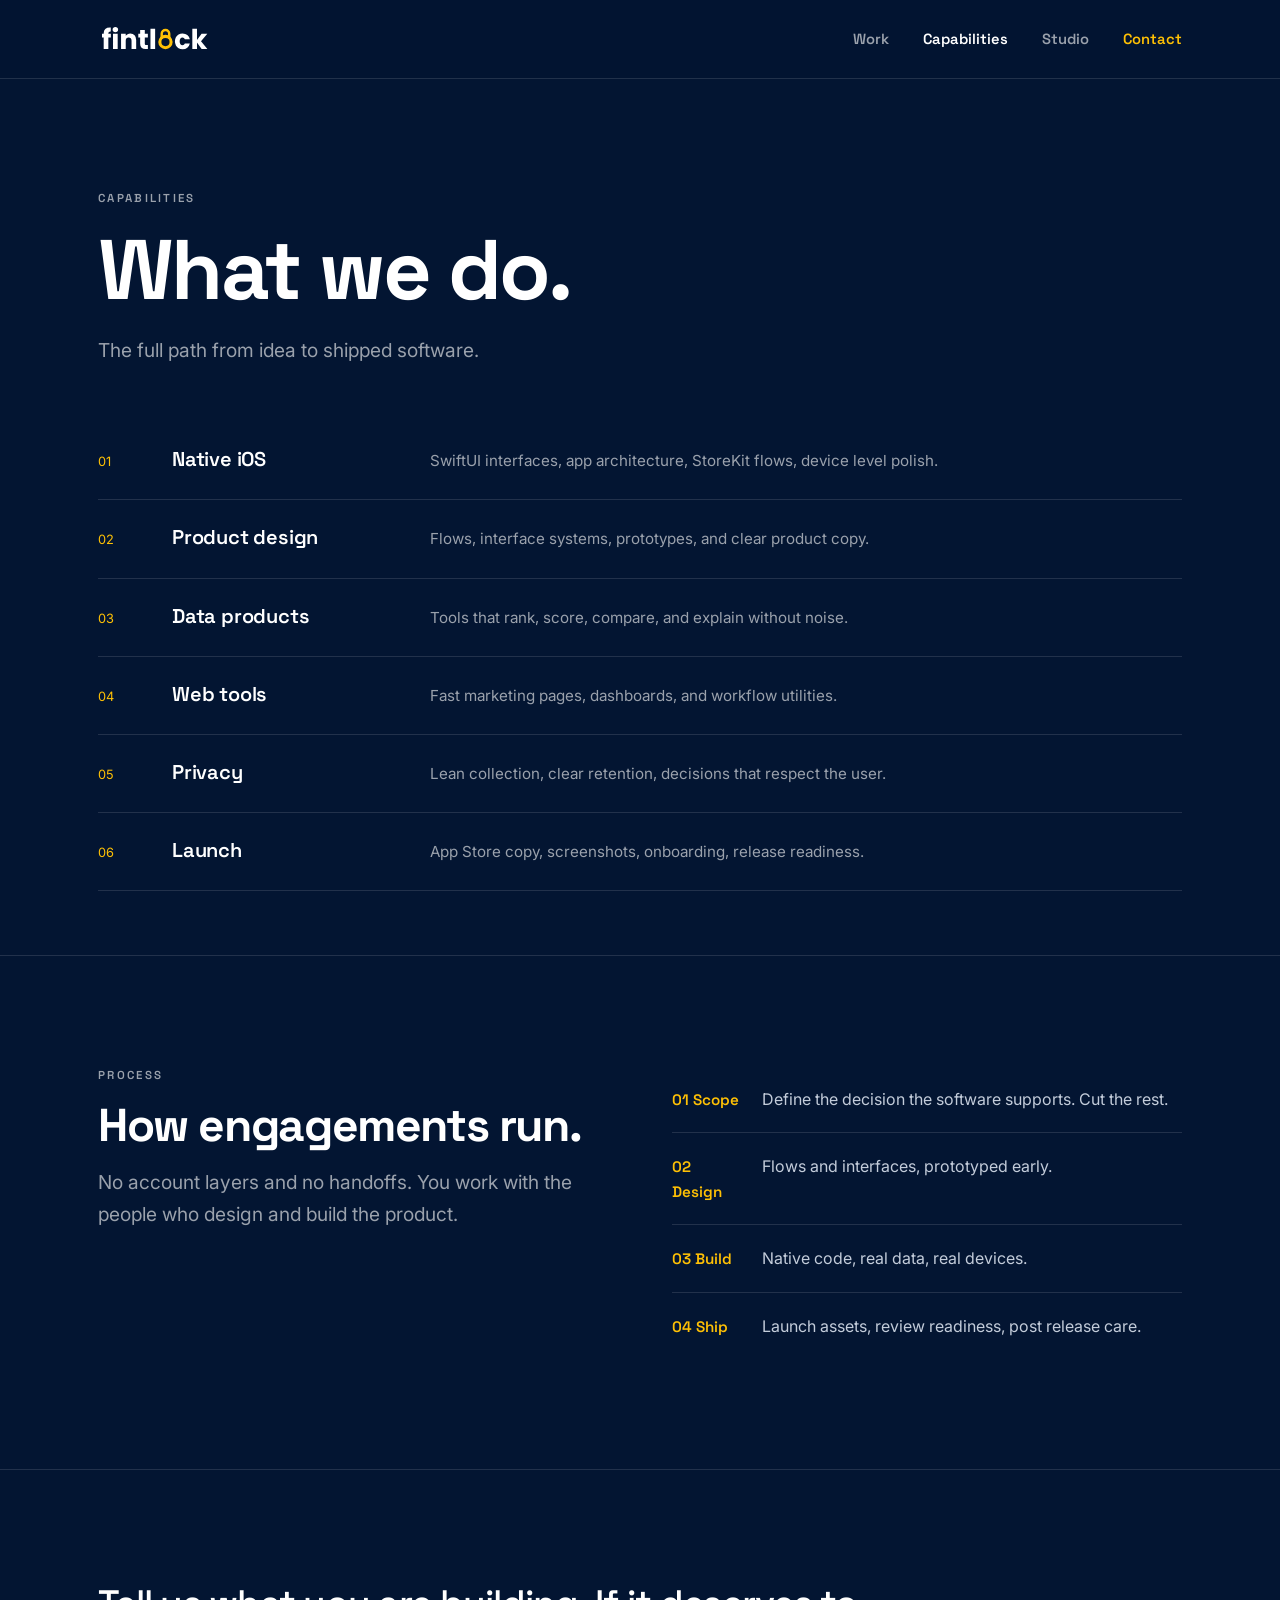
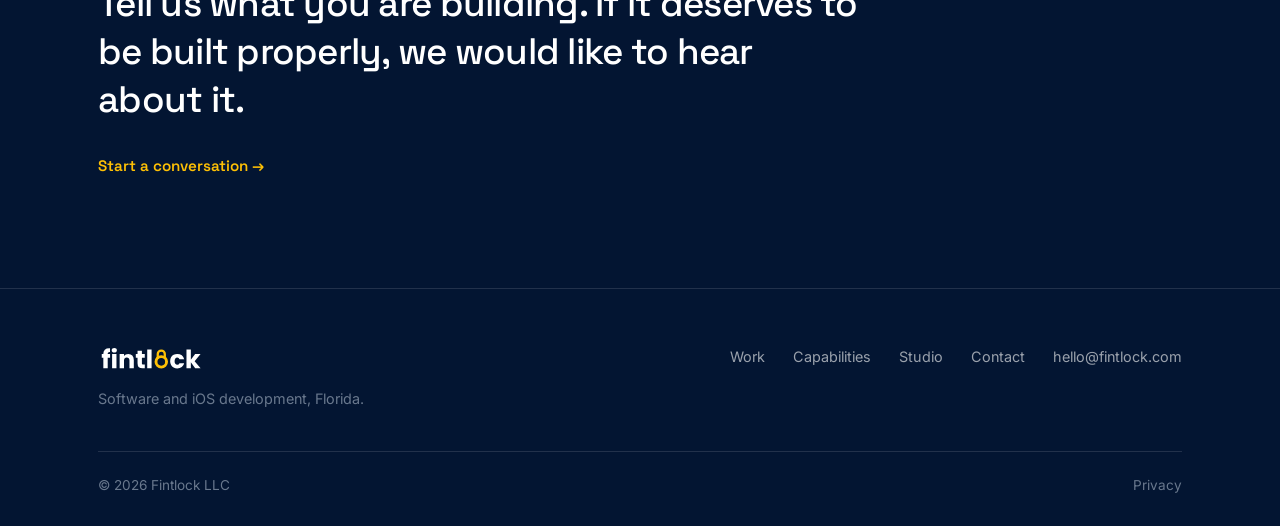
==== commit c7e35945: "Redesign: dark cinematic identity with official brand assets Full redesign around the official Fintl" ====
--- a/capabilities.html
+++ b/capabilities.html
@@ -1,2 +1,71 @@
-<!DOCTYPE html><html lang="en"><head><meta charset="utf-8"><meta http-equiv="Content-Security-Policy" content="default-src 'self'; img-src 'self' data:; style-src 'self' https://fonts.googleapis.com; font-src https://fonts.gstatic.com; script-src 'self'; connect-src 'self'; base-uri 'self'; form-action 'self'"><meta name="viewport" content="width=device-width, initial-scale=1"><title>Capabilities — Fintlock</title><meta name="description" content="Fintlock builds native iOS apps, product interfaces, web tools, and privacy-first software systems."><meta property="og:title" content="Capabilities — Fintlock"><meta property="og:description" content="Fintlock builds native iOS apps, product interfaces, web tools, and privacy-first software systems."><meta property="og:type" content="website"><meta property="og:url" content="https://fintlock.com/capabilities.html"><meta name="twitter:card" content="summary"><meta name="theme-color" content="#07192b"><link rel="icon" type="image/svg+xml" href="favicon.svg"><link rel="preconnect" href="https://fonts.googleapis.com"><link rel="preconnect" href="https://fonts.gstatic.com" crossorigin><link href="https://fonts.googleapis.com/css2?family=Inter:wght@400;500;600;700&family=Space+Grotesk:wght@500;600;700&display=swap" rel="stylesheet"><link rel="stylesheet" href="styles.css?v=5"></head><body><header class="site-nav"><div class="wrap nav-inner"><a class="wordmark" href="index.html" aria-label="Fintlock home">fintl<svg class="lock-o" viewBox="0 0 70 94" aria-hidden="true"><path d="M11 46V30a24 24 0 0 1 48 0v16" fill="none" stroke="#FFCB05" stroke-width="12" stroke-linecap="round"/><circle cx="35" cy="58" r="28" fill="none" stroke="#FFCB05" stroke-width="14"/></svg>ck</a><div class="nav-right"><nav class="nav-links" aria-label="Primary"><a href="work.html" class="">Work</a><a href="capabilities.html" class="active">Capabilities</a><a href="studio.html" class="">Studio</a><a href="contact.html" class="">Contact</a><a class="btn btn-primary nav-cta" href="contact.html">Get in touch</a></nav><button class="nav-toggle" type="button" aria-label="Toggle navigation" aria-expanded="false"><span></span><span></span><span></span></button></div></div></header>
-<main><section class="page-hero"><div class="wrap"><span class="eyebrow">Capabilities</span><h1>Design, engineering, and product judgment.</h1><p class="lead">Fintlock focuses on the full path from product idea to usable software: scope, interface, native implementation, data flows, privacy, and launch readiness.</p></div></section><section class="section"><div class="wrap"><h2 class="visually-hidden">What we do</h2><div class="grid grid-3"><article class="card"><div class="icon" aria-hidden="true">▱</div><h3>Native iOS</h3><p class="muted">SwiftUI interfaces, app architecture, StoreKit-ready product flows, and device-first polish.</p></article><article class="card"><div class="icon" aria-hidden="true">⌘</div><h3>Product design</h3><p class="muted">User flows, interface systems, prototypes, and copy that make complex products easier to understand.</p></article><article class="card"><div class="icon" aria-hidden="true">◍</div><h3>Data products</h3><p class="muted">Tools that collect, rank, score, compare, and explain information without overwhelming the user.</p></article><article class="card"><div class="icon" aria-hidden="true">↔</div><h3>Web tools</h3><p class="muted">Fast, responsive web experiences for product marketing, dashboards, and workflow utilities.</p></article><article class="card"><div class="icon" aria-hidden="true">◇</div><h3>Privacy</h3><p class="muted">Lean data collection, clear retention choices, and product decisions that respect the user.</p></article><article class="card"><div class="icon" aria-hidden="true">↯</div><h3>Launch polish</h3><p class="muted">App Store copy, screenshots, product pages, onboarding, and details that make software feel real.</p></article></div></div></section></main><footer><div class="wrap"><div class="foot-top"><div class="foot-brand"><a class="wordmark" href="index.html">fintl<svg class="lock-o" viewBox="0 0 70 94" aria-hidden="true"><path d="M11 46V30a24 24 0 0 1 48 0v16" fill="none" stroke="#FFCB05" stroke-width="12" stroke-linecap="round"/><circle cx="35" cy="58" r="28" fill="none" stroke="#FFCB05" stroke-width="14"/></svg>ck</a><p>Independent software for real-world decisions. Native apps, privacy-first tools, and focused product design from Florida.</p></div><div class="foot-col"><h4>Explore</h4><a href="work.html">Work</a><a href="capabilities.html">Capabilities</a><a href="studio.html">Studio</a><a href="contact.html">Contact</a></div><div class="foot-col"><h4>Get in touch</h4><a href="mailto:hello@fintlock.com">hello@fintlock.com</a><a href="contact.html">Start a conversation</a><span class="foot-place">Florida, USA</span></div></div><div class="foot-bottom"><span>&copy; <span data-year>2026</span> Fintlock LLC</span><span><a href="privacy.html">Privacy</a> · Private by default</span></div></div></footer><script src="app.js?v=5"></script></body></html>+<!DOCTYPE html>
+<html lang="en">
+<head>
+<meta charset="utf-8"><meta name="viewport" content="width=device-width, initial-scale=1">
+<title>Capabilities | Fintlock</title>
+<meta name="description" content="Fintlock covers the full path from idea to shipped software: native iOS, product design, data products, web tools, privacy, and launch.">
+<meta property="og:title" content="Capabilities | Fintlock">
+<meta property="og:description" content="Fintlock covers the full path from idea to shipped software: native iOS, product design, data products, web tools, privacy, and launch.">
+<meta property="og:type" content="website">
+<meta name="theme-color" content="#031532">
+<link rel="icon" type="image/svg+xml" href="favicon.svg">
+<link rel="preconnect" href="https://fonts.googleapis.com">
+<link rel="preconnect" href="https://fonts.gstatic.com" crossorigin>
+<link href="https://fonts.googleapis.com/css2?family=Inter:wght@400;500;600&family=Space+Grotesk:wght@500;600;700&display=swap" rel="stylesheet">
+<link rel="stylesheet" href="styles.css?v=6">
+</head>
+<body>
+<header class="site-nav"><div class="wrap nav-inner">
+  <a class="brand" href="index.html" aria-label="Fintlock home"><img src="assets/brand/fintlock-logo-white.svg" alt="Fintlock" width="113" height="30"></a>
+  <nav class="nav-links" aria-label="Primary">
+    <a href="work.html">Work</a><a href="capabilities.html" class="active">Capabilities</a><a href="studio.html">Studio</a><a class="nav-contact" href="contact.html">Contact</a>
+  </nav>
+  <button class="nav-toggle" type="button" aria-label="Toggle navigation" aria-expanded="false"><span></span><span></span><span></span></button>
+</div></header>
+
+<main>
+<section class="section" style="padding-bottom:64px"><div class="wrap">
+  <div class="section-head">
+    <span class="kicker">Capabilities</span>
+    <h1>What we do.</h1>
+    <p class="lead">The full path from idea to shipped software.</p>
+  </div>
+
+  <div class="cap-row"><span class="num">01</span><h3>Native iOS</h3><p>SwiftUI interfaces, app architecture, StoreKit flows, device level polish.</p></div>
+  <div class="cap-row"><span class="num">02</span><h3>Product design</h3><p>Flows, interface systems, prototypes, and clear product copy.</p></div>
+  <div class="cap-row"><span class="num">03</span><h3>Data products</h3><p>Tools that rank, score, compare, and explain without noise.</p></div>
+  <div class="cap-row"><span class="num">04</span><h3>Web tools</h3><p>Fast marketing pages, dashboards, and workflow utilities.</p></div>
+  <div class="cap-row"><span class="num">05</span><h3>Privacy</h3><p>Lean collection, clear retention, decisions that respect the user.</p></div>
+  <div class="cap-row"><span class="num">06</span><h3>Launch</h3><p>App Store copy, screenshots, onboarding, release readiness.</p></div>
+</div></section>
+
+<section class="section hairline"><div class="wrap split">
+  <div>
+    <span class="kicker">Process</span>
+    <h2 style="margin:16px 0 18px">How engagements run.</h2>
+    <p class="lead">No account layers and no handoffs. You work with the people who design and build the product.</p>
+  </div>
+  <ul class="steps">
+    <li><b>01 Scope</b><span>Define the decision the software supports. Cut the rest.</span></li>
+    <li><b>02 Design</b><span>Flows and interfaces, prototyped early.</span></li>
+    <li><b>03 Build</b><span>Native code, real data, real devices.</span></li>
+    <li><b>04 Ship</b><span>Launch assets, review readiness, post release care.</span></li>
+  </ul>
+</div></section>
+
+<section class="section hairline"><div class="wrap">
+  <p class="statement">Tell us what you are building. If it deserves to be built properly, we would like to hear about it.</p>
+  <p style="margin-top:28px"><a class="link" href="contact.html">Start a conversation &rarr;</a></p>
+</div></section>
+</main>
+
+<footer><div class="wrap">
+  <div class="foot-grid">
+    <div class="foot-brand"><a href="index.html" aria-label="Fintlock home"><img src="assets/brand/fintlock-logo-white.svg" alt="Fintlock" width="105" height="28"></a><p>Software and iOS development, Florida.</p></div>
+    <nav class="foot-links" aria-label="Footer"><a href="work.html">Work</a><a href="capabilities.html">Capabilities</a><a href="studio.html">Studio</a><a href="contact.html">Contact</a><a href="mailto:hello@fintlock.com">hello@fintlock.com</a></nav>
+  </div>
+  <div class="foot-bottom"><span>&copy; <span data-year>2026</span> Fintlock LLC</span><a href="privacy.html">Privacy</a></div>
+</div></footer>
+<script src="app.js?v=6"></script>
+</body>
+</html>
--- a/styles.css
+++ b/styles.css
@@ -1,310 +1,189 @@
-/* ==========================================================================
-   Fintlock — site styles
-   Static, dependency-free. One stylesheet, no build step.
-   Sections: tokens · base · nav · buttons · typography · hero · sections
-   · product (home) · panels · work · contact · footer · utilities
-   · reduced-motion · responsive
-   ========================================================================== */
+/* Fintlock, dark cinematic edition.
+   One surface: navy #031532. One accent: gold #fec005.
+   Both colors come from the official assets in /svgs. */
 
-/* --- Design tokens ------------------------------------------------------- */
-:root {
-  --ink: #07192b;          /* primary text / navy */
-  --ink2: #33485e;         /* secondary text */
-  --muted: #708096;        /* tertiary text */
-  --sky: #2f6fa7;          /* brand blue (accents on light) */
-  --sky2: #7cc4f0;         /* Fintley brand blue — bright accents/glows on dark */
-  --bg: #fbfbfc;
-  --card: #fff;
-  --line: rgba(7, 25, 43, .11);
-  --shadow: 0 24px 70px rgba(7, 25, 43, .13);
-  --shadow2: 0 16px 42px rgba(7, 25, 43, .1);
-  --r: 20px;
-  --max: 1180px;
-  --ease: cubic-bezier(.22, .61, .36, 1);
+:root{
+  --navy:#031532;--navy-2:#0a2547;
+  --gold:#fec005;--gold-bright:#ffd23d;
+  --text:#ffffff;--body:#c3ccda;--muted:#9aa1ac;--faint:#69788d;
+  --line:rgba(255,255,255,.12);--line-2:rgba(255,255,255,.2);
+  --max:1140px;--ease:cubic-bezier(.22,.61,.36,1);
+  color-scheme:dark
 }
+*{box-sizing:border-box;margin:0;padding:0}
+html{scroll-behavior:smooth}
+body{font-family:Inter,-apple-system,BlinkMacSystemFont,"Segoe UI",sans-serif;color:var(--body);background:var(--navy);line-height:1.65;-webkit-font-smoothing:antialiased}
+a{color:inherit;text-decoration:none}
+img,svg{display:block;max-width:100%}
+::selection{background:var(--gold);color:var(--navy)}
+.wrap{width:100%;max-width:var(--max);margin:auto;padding:0 28px}
 
-/* --- Base ---------------------------------------------------------------- */
-* { box-sizing: border-box; margin: 0; padding: 0; }
-html { scroll-behavior: smooth; }
-body {
-  font-family: Inter, -apple-system, BlinkMacSystemFont, "Segoe UI", sans-serif;
-  color: var(--ink);
-  background: var(--bg);
-  line-height: 1.55;
-  -webkit-font-smoothing: antialiased;
+/* Navigation */
+.site-nav{position:sticky;top:0;z-index:50;background:rgba(3,21,50,.88);backdrop-filter:blur(14px);border-bottom:1px solid var(--line)}
+.nav-inner{height:78px;display:flex;align-items:center;justify-content:space-between}
+.brand img{height:30px;width:auto}
+.nav-links{display:flex;gap:34px;align-items:center}
+.nav-links a{font-family:"Space Grotesk";font-weight:600;font-size:.92rem;color:var(--muted);transition:color .2s var(--ease)}
+.nav-links a:hover,.nav-links .active{color:var(--text)}
+.nav-links .nav-contact{color:var(--gold)}
+.nav-links .nav-contact:hover{color:var(--gold-bright)}
+.nav-toggle{display:none;background:0;border:0;width:40px;height:40px;position:relative;cursor:pointer}
+.nav-toggle span{position:absolute;left:9px;right:9px;height:2px;background:var(--text);transition:.25s}
+.nav-toggle span:nth-child(1){top:14px}.nav-toggle span:nth-child(2){top:20px}.nav-toggle span:nth-child(3){top:26px}
+body.nav-open .nav-toggle span:nth-child(1){top:20px;transform:rotate(45deg)}
+body.nav-open .nav-toggle span:nth-child(2){opacity:0}
+body.nav-open .nav-toggle span:nth-child(3){top:20px;transform:rotate(-45deg)}
+
+/* Type */
+.kicker{display:block;text-transform:uppercase;letter-spacing:.2em;font-family:"Space Grotesk";font-weight:600;font-size:.72rem;color:var(--muted)}
+h1,h2,h3{font-family:"Space Grotesk";color:var(--text);letter-spacing:-.03em;line-height:1.05}
+h1{font-size:clamp(2.9rem,6.6vw,5.6rem);font-weight:700}
+h2{font-size:clamp(1.9rem,3.6vw,3rem);font-weight:700}
+h3{font-size:1.25rem;font-weight:600;letter-spacing:-.01em}
+.lead{font-size:clamp(1.02rem,1.5vw,1.2rem);color:var(--muted);max-width:560px}
+.statement{font-family:"Space Grotesk";font-weight:500;font-size:clamp(1.5rem,3vw,2.3rem);line-height:1.3;letter-spacing:-.02em;color:var(--text);max-width:760px}
+.link{font-family:"Space Grotesk";font-weight:600;font-size:.95rem;color:var(--gold)}
+.link:hover{color:var(--gold-bright);text-decoration:underline;text-underline-offset:4px}
+
+/* Sections */
+.section{padding:110px 0}
+.section.hairline{border-top:1px solid var(--line)}
+.section-head{max-width:720px;margin-bottom:56px}
+.section-head h1,.section-head h2{margin:18px 0 20px}
+
+/* Hero */
+.hero{padding:118px 0 84px;text-align:center}
+.hero .mark{height:56px;width:auto;margin:0 auto 34px}
+.hero h1{margin:0 auto 22px;max-width:900px}
+.hero .lead{margin:0 auto 30px}
+.hero .link{font-size:1rem}
+
+/* Device spotlight */
+.spotlight{display:flex;justify-content:center;padding:20px 0 96px}
+.device{width:min(320px,82%);border:1px solid var(--line-2);border-radius:38px;padding:10px;background:var(--navy)}
+.device img{width:100%;border-radius:29px}
+
+/* Three column strip */
+.strip{display:grid;grid-template-columns:1fr 1fr 1fr;border-block:1px solid var(--line)}
+.strip>div{padding:30px 34px;border-right:1px solid var(--line)}
+.strip>div:last-child{border-right:0}
+.strip h3{font-size:.98rem;margin-bottom:6px}
+.strip p{font-size:.92rem;color:var(--muted)}
+
+/* Editorial index rows */
+.index-label{margin-bottom:10px}
+.index-row{display:grid;grid-template-columns:56px 210px 1fr auto;align-items:baseline;gap:18px;padding:26px 0;border-bottom:1px solid var(--line)}
+.index-row:first-of-type{border-top:1px solid var(--line)}
+.index-row .num{font-size:.8rem;color:var(--faint)}
+.index-row .name{font-family:"Space Grotesk";font-weight:700;font-size:1.5rem;color:var(--text);letter-spacing:-.02em}
+.index-row .desc{font-size:.95rem;color:var(--muted)}
+.index-row .meta{font-size:.8rem;color:var(--faint);white-space:nowrap}
+a.index-row:hover .name{text-decoration:underline;text-decoration-color:var(--gold);text-decoration-thickness:2px;text-underline-offset:6px}
+a.index-row:hover .num{color:var(--gold)}
+
+/* Work entries */
+.entry{display:grid;grid-template-columns:200px 1fr;gap:48px;padding:76px 0;border-bottom:1px solid var(--line)}
+.entry:last-of-type{border-bottom:0}
+.entry-side .num{display:block;font-family:"Space Grotesk";font-weight:600;font-size:.85rem;color:var(--gold);margin-bottom:14px}
+.entry-side .facts{display:grid;gap:14px;margin-top:6px}
+.entry-side dt{text-transform:uppercase;letter-spacing:.14em;font-size:.68rem;color:var(--faint)}
+.entry-side dd{font-size:.92rem;color:var(--body)}
+.entry-main h2{margin-bottom:10px}
+.entry-main .lead{margin-bottom:18px}
+.entry-main p{max-width:620px;color:var(--muted)}
+.shots{display:grid;grid-template-columns:repeat(3,1fr);gap:18px;margin-top:40px;max-width:640px}
+.shots .shot{border:1px solid var(--line-2);border-radius:22px;padding:6px}
+.shots img{width:100%;border-radius:17px}
+
+/* Numbered capability rows */
+.cap-row{display:grid;grid-template-columns:56px 240px 1fr;align-items:baseline;gap:18px;padding:26px 0;border-bottom:1px solid var(--line)}
+.cap-row:first-of-type{border-top:1px solid var(--line)}
+.cap-row .num{font-size:.8rem;color:var(--gold)}
+.cap-row h3{font-size:1.25rem}
+.cap-row p{font-size:.95rem;color:var(--muted)}
+
+/* Steps */
+.steps{display:grid;gap:0;max-width:760px}
+.steps li{list-style:none;display:grid;grid-template-columns:72px 1fr;gap:18px;padding:20px 0;border-bottom:1px solid var(--line);align-items:baseline}
+.steps li:last-child{border-bottom:0}
+.steps b{font-family:"Space Grotesk";font-weight:600;color:var(--gold);font-size:.95rem}
+.steps span{color:var(--body)}
+
+/* Split layout */
+.split{display:grid;grid-template-columns:1fr 1fr;gap:64px;align-items:start}
+.quote{font-family:"Space Grotesk";font-weight:500;font-size:clamp(1.5rem,2.8vw,2.2rem);line-height:1.3;letter-spacing:-.02em;color:var(--text)}
+.plain-list{display:grid;gap:0;margin-top:8px}
+.plain-list li{list-style:none;padding:16px 0;border-bottom:1px solid var(--line);color:var(--body)}
+.plain-list li:last-child{border-bottom:0}
+
+/* Brand boards */
+.board{margin:0 0 52px}
+.board img{width:100%;height:auto;border-radius:12px}
+.board.plate img{background:#ffffff;padding:26px}
+.board figcaption{margin-top:14px;font-size:.85rem;color:var(--muted)}
+.swatches{display:grid;grid-template-columns:repeat(4,1fr);gap:20px}
+.swatch .chip{height:92px;border-radius:10px;border:1px solid var(--line-2)}
+.swatch p{margin-top:10px;font-size:.85rem;color:var(--text);font-family:"Space Grotesk";font-weight:600}
+.swatch span{font-size:.8rem;color:var(--faint);font-family:ui-monospace,SFMono-Regular,Menlo,monospace}
+
+/* Contact */
+.contact-grid{display:grid;grid-template-columns:.8fr 1.2fr;gap:72px}
+.contact-row{padding:22px 0;border-bottom:1px solid var(--line)}
+.contact-row b{display:block;font-family:"Space Grotesk";color:var(--text);margin-bottom:4px}
+.contact-row a:hover{color:var(--gold)}
+.field{display:grid;gap:6px;margin-bottom:26px}
+.field label{font-family:"Space Grotesk";font-weight:600;font-size:.88rem;color:var(--text)}
+.field input,.field textarea,.field select{width:100%;background:transparent;border:0;border-bottom:1px solid var(--line-2);border-radius:0;padding:11px 0;font:inherit;color:var(--text)}
+.field input:focus,.field textarea:focus,.field select:focus{outline:none;border-bottom-color:var(--gold)}
+.field select option{background:var(--navy-2);color:var(--text)}
+.field textarea{min-height:130px;resize:vertical}
+.button{display:inline-block;background:var(--gold);color:var(--navy);border:0;border-radius:2px;padding:15px 32px;font-family:"Space Grotesk";font-weight:700;font-size:.95rem;cursor:pointer;transition:background .2s var(--ease)}
+.button:hover{background:var(--gold-bright)}
+.note{font-size:.88rem;color:var(--faint);margin-top:16px}
+.form-msg{display:none;margin-top:18px;color:var(--gold);font-weight:600;font-family:"Space Grotesk"}
+.form-msg.show{display:block}
+
+/* Footer */
+footer{border-top:1px solid var(--line);padding:56px 0 30px}
+.foot-grid{display:flex;justify-content:space-between;align-items:flex-start;gap:40px;padding-bottom:40px}
+.foot-brand img{height:28px;width:auto}
+.foot-brand p{margin-top:14px;font-size:.9rem;color:var(--faint)}
+.foot-links{display:flex;gap:28px;flex-wrap:wrap}
+.foot-links a{font-size:.9rem;color:var(--muted)}
+.foot-links a:hover{color:var(--gold)}
+.foot-bottom{display:flex;justify-content:space-between;gap:20px;border-top:1px solid var(--line);padding-top:22px;font-size:.85rem;color:var(--faint)}
+.foot-bottom a:hover{color:var(--gold)}
+
+/* Motion */
+.reveal{opacity:0;transform:translateY(18px);transition:opacity .6s var(--ease),transform .6s var(--ease)}
+.reveal.in{opacity:1;transform:none}
+@media(prefers-reduced-motion:reduce){.reveal{opacity:1;transform:none;transition:none}}
+
+/* Responsive */
+@media(max-width:920px){
+  .split,.contact-grid{grid-template-columns:1fr}
+  .entry{grid-template-columns:1fr;gap:26px}
+  .entry-side .facts{grid-template-columns:repeat(3,auto);justify-content:start;gap:26px}
+  .strip{grid-template-columns:1fr}
+  .strip>div{border-right:0;border-bottom:1px solid var(--line)}
+  .strip>div:last-child{border-bottom:0}
+  .index-row{grid-template-columns:40px 1fr auto}
+  .index-row .desc{grid-column:2/4;grid-row:2;font-size:.9rem}
+  .cap-row{grid-template-columns:40px 1fr}
+  .cap-row p{grid-column:2}
+  .swatches{grid-template-columns:1fr 1fr}
+  .shots{grid-template-columns:1fr 1fr}
 }
-a { color: inherit; text-decoration: none; }
-img, svg { display: block; max-width: 100%; height: auto; }
-.wrap { width: 100%; max-width: var(--max); margin: auto; padding: 0 28px; }
-
-/* Visible keyboard focus on both light and dark backgrounds */
-:focus-visible { outline: 2px solid var(--sky2); outline-offset: 2px; border-radius: 4px; }
-
-/* --- Navigation ---------------------------------------------------------- */
-.site-nav {
-  position: sticky; top: 0; z-index: 50;
-  background: rgba(251, 251, 252, .82);
-  backdrop-filter: blur(16px) saturate(150%);
-  -webkit-backdrop-filter: blur(16px) saturate(150%);
-  border-bottom: 1px solid var(--line);
+@media(max-width:720px){
+  .wrap{padding:0 20px}
+  .nav-toggle{display:block}
+  .nav-links{position:fixed;inset:78px 0 auto 0;background:var(--navy);border-bottom:1px solid var(--line);padding:18px 24px 26px;display:none;flex-direction:column;align-items:flex-start;gap:18px}
+  body.nav-open .nav-links{display:flex}
+  .hero{padding:84px 0 60px}
+  .section{padding:76px 0}
+  .entry{padding:56px 0}
+  .foot-grid{flex-direction:column}
+  .foot-bottom{flex-direction:column;gap:8px}
+  .shots{grid-template-columns:1fr;max-width:300px}
+  h1{font-size:clamp(2.4rem,11vw,3.4rem)}
 }
-.nav-inner { height: 72px; display: flex; align-items: center; justify-content: space-between; }
-.wordmark {
-  font-family: "Space Grotesk", Inter, sans-serif;
-  font-weight: 700; font-size: 1.55rem; letter-spacing: -.04em;
-  display: inline-flex; align-items: center;
-}
-.lock-o { width: .62em; margin: 0 .02em; transform: translateY(.04em); }
-.nav-links { display: flex; gap: 28px; align-items: center; }
-.nav-links a {
-  font-family: "Space Grotesk", Inter, sans-serif;
-  font-weight: 600; font-size: .94rem; color: var(--ink2); position: relative;
-}
-.nav-links a:not(.btn)::after {
-  content: ""; position: absolute; left: 0; bottom: -8px;
-  height: 2px; width: 0; background: var(--sky); transition: .22s var(--ease);
-}
-.nav-links a:hover, .nav-links .active { color: var(--ink); }
-.nav-links a:hover::after, .nav-links .active::after { width: 100%; }
-.nav-toggle { display: none; background: 0; border: 0; width: 40px; height: 40px; position: relative; cursor: pointer; }
-.nav-toggle span { position: absolute; left: 9px; right: 9px; height: 2px; background: var(--ink); transition: .25s; }
-.nav-toggle span:nth-child(1) { top: 14px; }
-.nav-toggle span:nth-child(2) { top: 20px; }
-.nav-toggle span:nth-child(3) { top: 26px; }
-body.nav-open .nav-toggle span:nth-child(1) { top: 20px; transform: rotate(45deg); }
-body.nav-open .nav-toggle span:nth-child(2) { opacity: 0; }
-body.nav-open .nav-toggle span:nth-child(3) { top: 20px; transform: rotate(-45deg); }
-
-/* --- Buttons ------------------------------------------------------------- */
-.btn {
-  display: inline-flex; align-items: center; gap: 10px;
-  border-radius: 12px; padding: 13px 20px; border: 1px solid transparent;
-  font-family: "Space Grotesk", Inter, sans-serif; font-weight: 700; font-size: .95rem;
-  transition: .22s var(--ease); white-space: nowrap; cursor: pointer;
-}
-.btn-primary { background: var(--ink); color: #fff; box-shadow: 0 14px 30px rgba(7, 25, 43, .18); }
-.btn-primary:hover { transform: translateY(-2px); background: #226da7; }
-.btn-ghost { border-color: rgba(255, 255, 255, .22); color: #fff; }
-.btn-ghost:hover { background: rgba(255, 255, 255, .08); transform: translateY(-2px); }
-.btn-light { border-color: var(--line); background: #fff; color: var(--ink); }
-.btn-light:hover { transform: translateY(-2px); box-shadow: var(--shadow2); }
-
-/* --- Typography ---------------------------------------------------------- */
-.eyebrow {
-  display: inline-flex; gap: 9px; align-items: center;
-  text-transform: uppercase; letter-spacing: .16em;
-  font-family: "Space Grotesk", Inter, sans-serif; font-weight: 700; font-size: .74rem; color: var(--sky);
-}
-.eyebrow::before { content: ""; width: 22px; height: 2px; background: var(--sky); }
-.display, h1, h2, h3 { font-family: "Space Grotesk", Inter, sans-serif; letter-spacing: -.045em; line-height: 1.04; }
-h1, .display { font-size: clamp(3rem, 7vw, 6.3rem); }
-h2 { font-size: clamp(2.1rem, 4.2vw, 4rem); }
-h3 { font-size: 1.45rem; }
-.lead { font-size: clamp(1.08rem, 1.8vw, 1.35rem); color: var(--ink2); max-width: 650px; }
-.muted { color: var(--muted); }
-
-/* --- Hero (home) --------------------------------------------------------- */
-.hero { position: relative; overflow: hidden; background: radial-gradient(820px 380px at 82% 18%, rgba(124, 196, 240, .16), transparent 70%), var(--ink); color: #fff; padding: 112px 0 90px; }
-.hero h1 { margin: 22px 0 24px; color: #fff; }
-.hero .lead { color: #b8c8d8; }
-.hero-grid { display: grid; grid-template-columns: 1.02fr .98fr; align-items: center; gap: 58px; }
-.hero-actions { display: flex; gap: 14px; flex-wrap: wrap; margin-top: 34px; }
-.hero .btn-primary { background: #fff; color: var(--ink); box-shadow: none; }
-
-/* Proof strip — light text + light dividers for legibility on the navy hero */
-.proof-strip {
-  display: grid; grid-template-columns: repeat(6, 1fr); gap: 0;
-  margin-top: 34px; max-width: 760px;
-  border-top: 1px solid rgba(255, 255, 255, .14);
-  border-bottom: 1px solid rgba(255, 255, 255, .14);
-}
-.proof-strip span {
-  padding: 16px 14px; text-align: left;
-  color: #c9d7e4; font-weight: 700; font-size: .88rem;
-}
-.proof-strip span + span { border-left: 1px solid rgba(255, 255, 255, .14); }
-
-/* Hero device stage */
-.phone-stage { position: relative; min-height: 635px; isolation: isolate; }
-.phone {
-  position: absolute; width: 260px; border-radius: 46px; padding: 10px; background: #10151d;
-  box-shadow: 0 34px 80px rgba(0, 0, 0, .38), inset 0 0 0 1px rgba(255, 255, 255, .09);
-  transition: transform .25s ease, opacity .25s ease;
-}
-.phone img { width: 100%; border-radius: 36px; }
-.phone.main {
-  right: 150px; top: 10px; width: 298px; z-index: 3;
-  box-shadow: 0 42px 100px rgba(0, 0, 0, .44), inset 0 0 0 1px rgba(255, 255, 255, .12);
-}
-.phone.side-a { right: 8px; top: 120px; z-index: 2; transform: rotate(5deg); opacity: .92; filter: saturate(.95) contrast(.96); }
-.phone.side-b { left: 8px; top: 170px; z-index: 1; transform: rotate(-6deg); opacity: .82; filter: saturate(.95) contrast(.96); }
-
-/* --- Sections / cards ---------------------------------------------------- */
-.section { padding: 100px 0; }
-.section.alt { background: #f2f6fa; border-block: 1px solid var(--line); }
-.section-head { max-width: 760px; margin-bottom: 46px; }
-.section-head h2 { margin: 16px 0; }
-.grid { display: grid; gap: 22px; }
-.grid-3 { grid-template-columns: repeat(3, 1fr); }
-.card { background: var(--card); border: 1px solid var(--line); border-radius: var(--r); padding: 28px; box-shadow: var(--shadow2); }
-.card h3 { margin: 16px 0 10px; }
-.icon { width: 42px; height: 42px; border-radius: 10px; background: #edf4f9; color: var(--sky); display: grid; place-items: center; }
-.tag { display: inline-flex; border: 1px solid var(--line); border-radius: 999px; padding: 7px 11px; font-size: .82rem; font-weight: 700; color: var(--ink2); background: #fff; }
-.status { display: inline-flex; gap: 8px; align-items: center; color: #278966; font-weight: 700; }
-.dot { width: 8px; height: 8px; border-radius: 50%; background: #2aa978; }
-
-/* --- Product feature (home) ---------------------------------------------- */
-.product-section { background: #fbfbfc; }
-.product-feature { display: grid; align-items: center; }
-.refined-product { grid-template-columns: .98fr 1.02fr; gap: 72px; align-items: center; }
-.product-copy { max-width: 590px; }
-.product-copy h2 { margin: 16px 0 24px; max-width: 560px; }
-.product-copy .lead { max-width: 555px; line-height: 1.78; font-size: 1.12rem; }
-
-.feature-lines { margin: 34px 0; border-top: 1px solid var(--line); border-bottom: 1px solid var(--line); }
-.feature-lines div { display: grid; grid-template-columns: 138px 1fr; gap: 22px; padding: 18px 0; border-bottom: 1px solid var(--line); }
-.feature-lines div:last-child { border-bottom: 0; }
-.feature-lines b { font-family: "Space Grotesk", Inter, sans-serif; font-size: 1rem; color: var(--ink); }
-.feature-lines span { color: var(--muted); line-height: 1.55; }
-
-/* Checkmark feature list (work + studio pages) */
-.feature-list { display: grid; gap: 14px; margin-top: 24px; }
-.feature-list li { list-style: none; display: flex; gap: 12px; color: var(--ink2); }
-.check { flex: 0 0 22px; width: 22px; height: 22px; border-radius: 50%; background: #e6f6ef; color: #1e9a71; display: grid; place-items: center; font-size: .82rem; font-weight: 800; }
-
-/* Mascot showcase (home) */
-.mascot-showcase {
-  position: relative; min-height: 560px; border-radius: 30px;
-  background: radial-gradient(520px 380px at 72% 30%, rgba(124, 196, 240, .18), transparent 68%), var(--ink); border: 1px solid rgba(255, 255, 255, .1);
-  box-shadow: 0 24px 70px rgba(7, 25, 43, .16); overflow: hidden;
-  display: grid; place-items: center;
-}
-.mascot-showcase::before {
-  content: ""; position: absolute; width: 520px; height: 520px;
-  border: 1px solid rgba(255, 255, 255, .09); border-radius: 50%; transform: translate(90px, -22px);
-}
-.mascot-card { position: relative; z-index: 2; width: min(82%, 460px); transform: translateY(6px); filter: drop-shadow(0 28px 38px rgba(0, 0, 0, .2)); }
-.mascot-card img { width: 100%; }
-.mascot-note { position: absolute; left: 34px; bottom: 32px; z-index: 3; max-width: 275px; padding-left: 18px; border-left: 2px solid var(--sky2); color: #fff; }
-.mascot-note span { display: block; text-transform: uppercase; letter-spacing: .14em; font-size: .72rem; color: var(--sky2); font-weight: 800; margin-bottom: 8px; }
-.mascot-note strong { display: block; font-family: "Space Grotesk", Inter, sans-serif; font-size: 1.22rem; line-height: 1.2; }
-
-/* --- Dark panel / split / timeline / quote ------------------------------- */
-.dark-panel { background: radial-gradient(560px 300px at 90% 0%, rgba(124, 196, 240, .13), transparent 70%), var(--ink); color: #fff; border-radius: 34px; padding: 48px; overflow: hidden; }
-.dark-panel h2, .dark-panel h3 { color: #fff; }
-.dark-panel p { color: #c1cfdd; }
-.split { display: grid; grid-template-columns: .95fr 1.05fr; gap: 50px; align-items: center; }
-.timeline { display: grid; gap: 16px; }
-.timeline li { list-style: none; display: grid; grid-template-columns: 96px 1fr; gap: 18px; padding: 18px 0; border-bottom: 1px solid rgba(255, 255, 255, .12); }
-.timeline b { color: var(--sky2); font-family: "Space Grotesk", Inter, sans-serif; }
-.quote { font-family: "Space Grotesk", Inter, sans-serif; font-size: clamp(1.7rem, 3.5vw, 3.1rem); line-height: 1.12; letter-spacing: -.04em; }
-
-/* --- Inner-page hero ----------------------------------------------------- */
-.page-hero { padding: 92px 0; background: radial-gradient(680px 320px at 88% 14%, rgba(124, 196, 240, .14), transparent 70%), var(--ink); color: #fff; }
-.page-hero h1 { color: #fff; margin: 18px 0; }
-.page-hero .lead { color: #c1cfdd; }
-
-/* --- Work / projects ----------------------------------------------------- */
-.project-card {
-  display: grid; grid-template-columns: .85fr 1.15fr; gap: 42px; align-items: center;
-  background: #fff; border: 1px solid var(--line); border-radius: var(--r); padding: 34px;
-  box-shadow: var(--shadow2); margin-bottom: 28px;
-}
-.project-card.reverse { grid-template-columns: 1.15fr .85fr; }
-.project-card.reverse .project-copy { order: 1; }
-.project-card.reverse .project-art { order: 2; }
-.project-copy p { color: var(--ink2); margin: 14px 0; }
-.project-tags { display: flex; gap: 8px; flex-wrap: wrap; margin-bottom: 18px; }
-.mini-art { min-height: 310px; border-radius: 28px; background: #eef4f8; display: grid; place-items: center; text-align: center; padding: 24px; }
-.mini-art .big { font-family: "Space Grotesk", Inter, sans-serif; font-size: 5rem; color: var(--sky); font-weight: 700; }
-.screen-shot { border-radius: 34px; box-shadow: var(--shadow); border: 1px solid var(--line); overflow: hidden; background: #fff; }
-.screen-shot img { width: 100%; height: 100%; object-fit: cover; }
-
-/* --- Contact ------------------------------------------------------------- */
-.contact-grid { display: grid; grid-template-columns: .78fr 1.22fr; gap: 48px; }
-.contact-row { padding: 24px 0; border-bottom: 1px solid var(--line); }
-.contact-row b { display: block; font-family: "Space Grotesk", Inter, sans-serif; margin-bottom: 5px; }
-.form { background: #fff; border: 1px solid var(--line); border-radius: var(--r); padding: 32px; box-shadow: var(--shadow2); }
-.field { display: grid; gap: 8px; margin-bottom: 18px; }
-.field label { font-weight: 700; font-size: .92rem; }
-.field input, .field textarea, .field select { width: 100%; border: 1px solid var(--line); border-radius: 14px; padding: 14px 15px; font: inherit; background: #fbfcfd; color: var(--ink); }
-.field textarea { min-height: 150px; }
-.note { font-size: .9rem; color: var(--muted); margin-top: 14px; }
-.form-msg { display: none; margin-top: 16px; color: #1e8b64; font-weight: 700; }
-.form-msg.show { display: block; }
-
-/* --- Footer -------------------------------------------------------------- */
-footer { background: #061523; color: #d4dfeb; padding: 62px 0 28px; }
-.foot-top { display: grid; grid-template-columns: 1.4fr .7fr .9fr; gap: 40px; padding-bottom: 38px; border-bottom: 1px solid rgba(255, 255, 255, .1); }
-footer .wordmark { color: #fff; }
-.foot-brand p { max-width: 360px; color: #8fa3b7; margin-top: 15px; }
-.foot-col { display: grid; gap: 10px; align-content: start; }
-.foot-col h4 { color: #fff; margin-bottom: 5px; }
-.foot-col a { color: #9fb2c5; }
-.foot-place { color: #8fa3b7; }
-.foot-bottom { display: flex; justify-content: space-between; gap: 20px; color: #8fa3b7; font-size: .9rem; padding-top: 24px; }
-.foot-bottom a { color: #d7e4ef; }
-
-/* --- Utilities ----------------------------------------------------------- */
-.prose-narrow { max-width: 850px; }
-.principles { margin-top: 28px; }
-.visually-hidden {
-  position: absolute; width: 1px; height: 1px; padding: 0; margin: -1px;
-  overflow: hidden; clip: rect(0 0 0 0); clip-path: inset(50%); white-space: nowrap; border: 0;
-}
-
-/* --- Reduced motion ------------------------------------------------------ */
-@media (prefers-reduced-motion: reduce) {
-  html { scroll-behavior: auto; }
-  *, *::before, *::after {
-    transition-duration: .01ms !important;
-    animation-duration: .01ms !important;
-    animation-iteration-count: 1 !important;
-  }
-}
-
-/* --- Responsive: tablet -------------------------------------------------- */
-@media (max-width: 980px) {
-  .hero-grid, .product-feature, .refined-product, .split,
-  .project-card, .project-card.reverse, .contact-grid { grid-template-columns: 1fr; }
-  .refined-product { gap: 38px; }
-  .product-copy { max-width: 680px; }
-  .phone-stage { min-height: 600px; max-width: 520px; margin: auto; }
-  .phone.main { right: 110px; }
-  .grid-3 { grid-template-columns: 1fr 1fr; }
-  .proof-strip { grid-template-columns: repeat(3, 1fr); }
-  .proof-strip span:nth-child(4) { border-left: 0; }
-  .mascot-showcase { max-width: 640px; margin: 0 auto; }
-  .project-card.reverse .project-copy, .project-card.reverse .project-art { order: initial; }
-}
-
-/* --- Responsive: mobile -------------------------------------------------- */
-@media (max-width: 760px) {
-  .wrap { padding: 0 20px; }
-  .nav-toggle { display: block; }
-  .nav-links {
-    position: fixed; inset: 72px 14px auto 14px; background: #fff;
-    border: 1px solid var(--line); box-shadow: var(--shadow); border-radius: 22px;
-    padding: 20px; display: none; flex-direction: column; align-items: stretch;
-  }
-  .nav-links a { padding: 8px; }
-  .nav-links .nav-cta { justify-content: center; color: #fff; }
-  body.nav-open .nav-links { display: flex; }
-  .hero { padding: 74px 0; }
-  .phone-stage { min-height: 520px; }
-  .phone.main { width: 245px; right: 70px; }
-  .phone.side-a { width: 205px; }
-  .phone.side-b { width: 200px; }
-  .grid-3, .foot-top { grid-template-columns: 1fr; }
-  .proof-strip { grid-template-columns: repeat(2, 1fr); }
-  .proof-strip span:nth-child(odd) { border-left: 0; }
-  .product-feature { gap: 30px; }
-  .feature-lines div { grid-template-columns: 1fr; gap: 6px; }
-  .mascot-showcase { min-height: 430px; border-radius: 24px; }
-  .mascot-card { width: min(82%, 330px); }
-  .mascot-note { left: 24px; bottom: 24px; max-width: 240px; }
-  .section { padding: 72px 0; }
-  .dark-panel { padding: 30px; border-radius: 24px; }
-  .foot-bottom { flex-direction: column; }
-  h1, .display { font-size: clamp(2.7rem, 15vw, 4rem); }
-}
